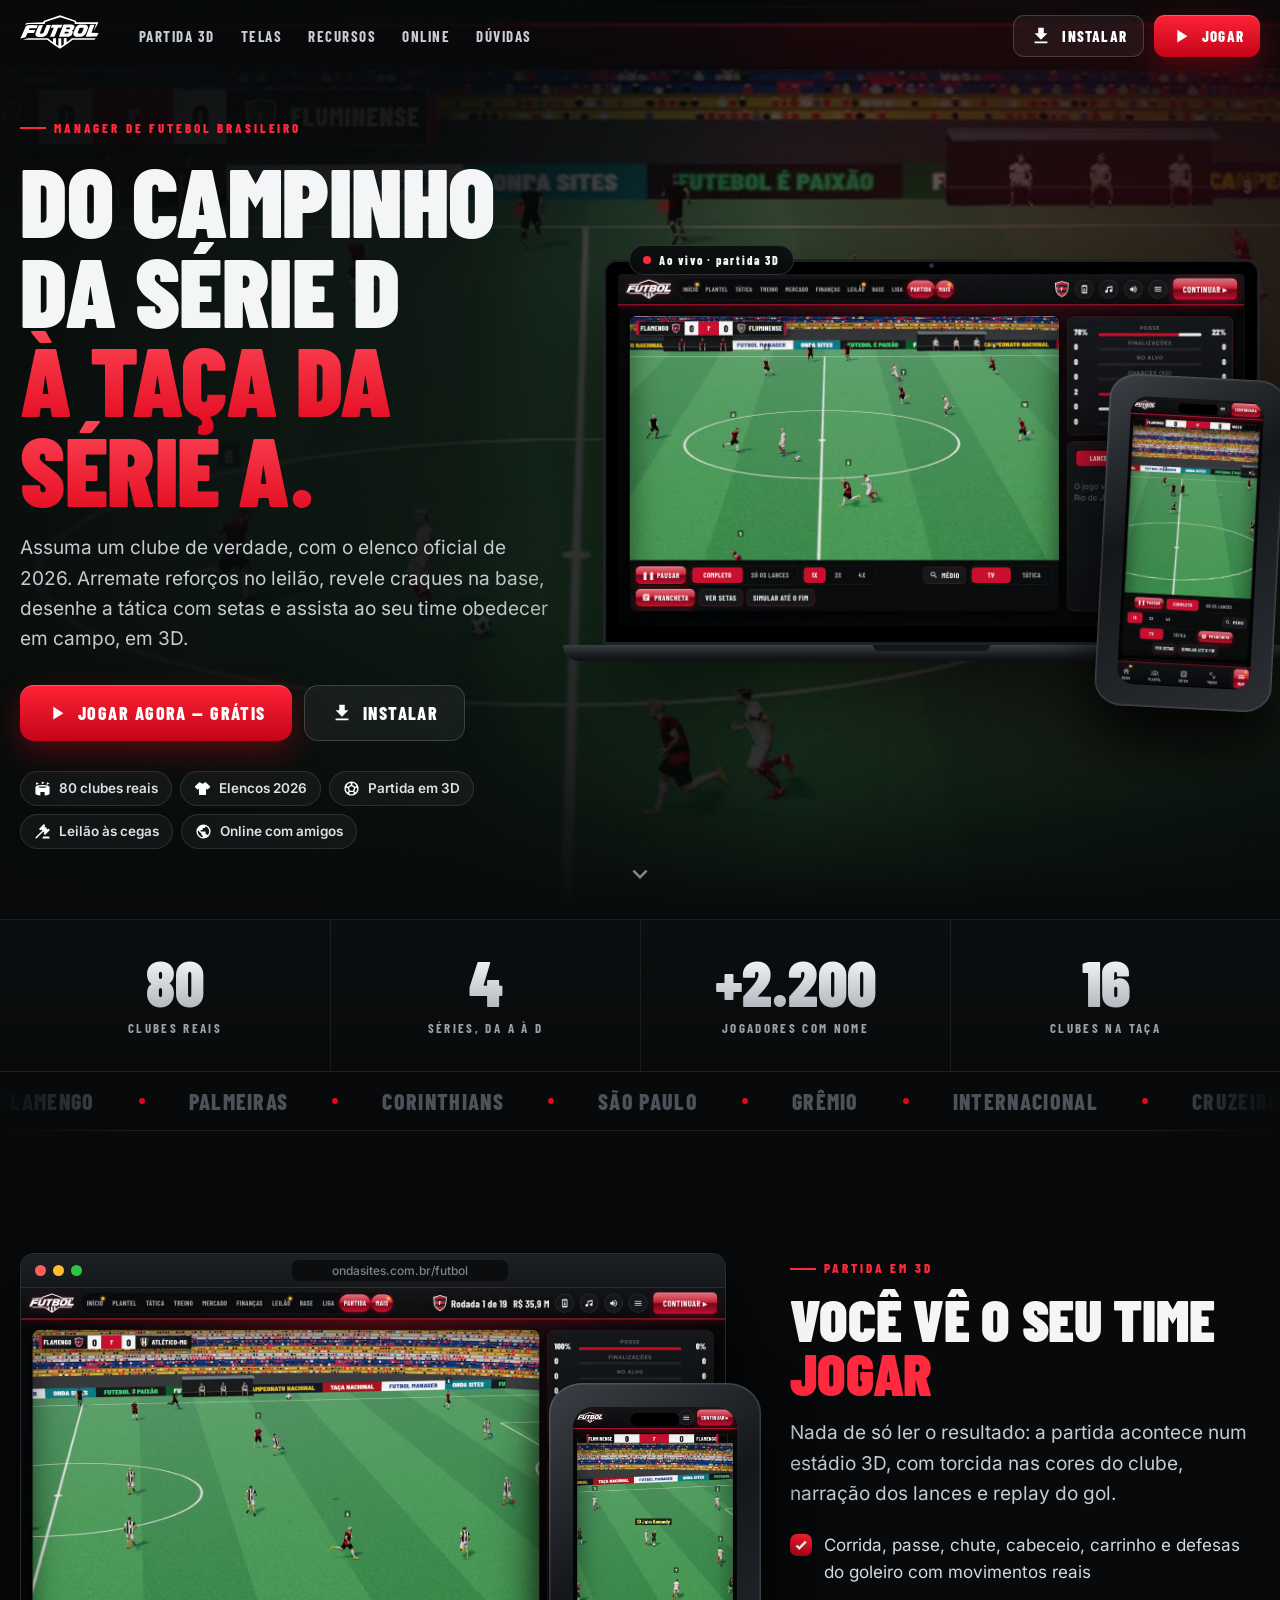
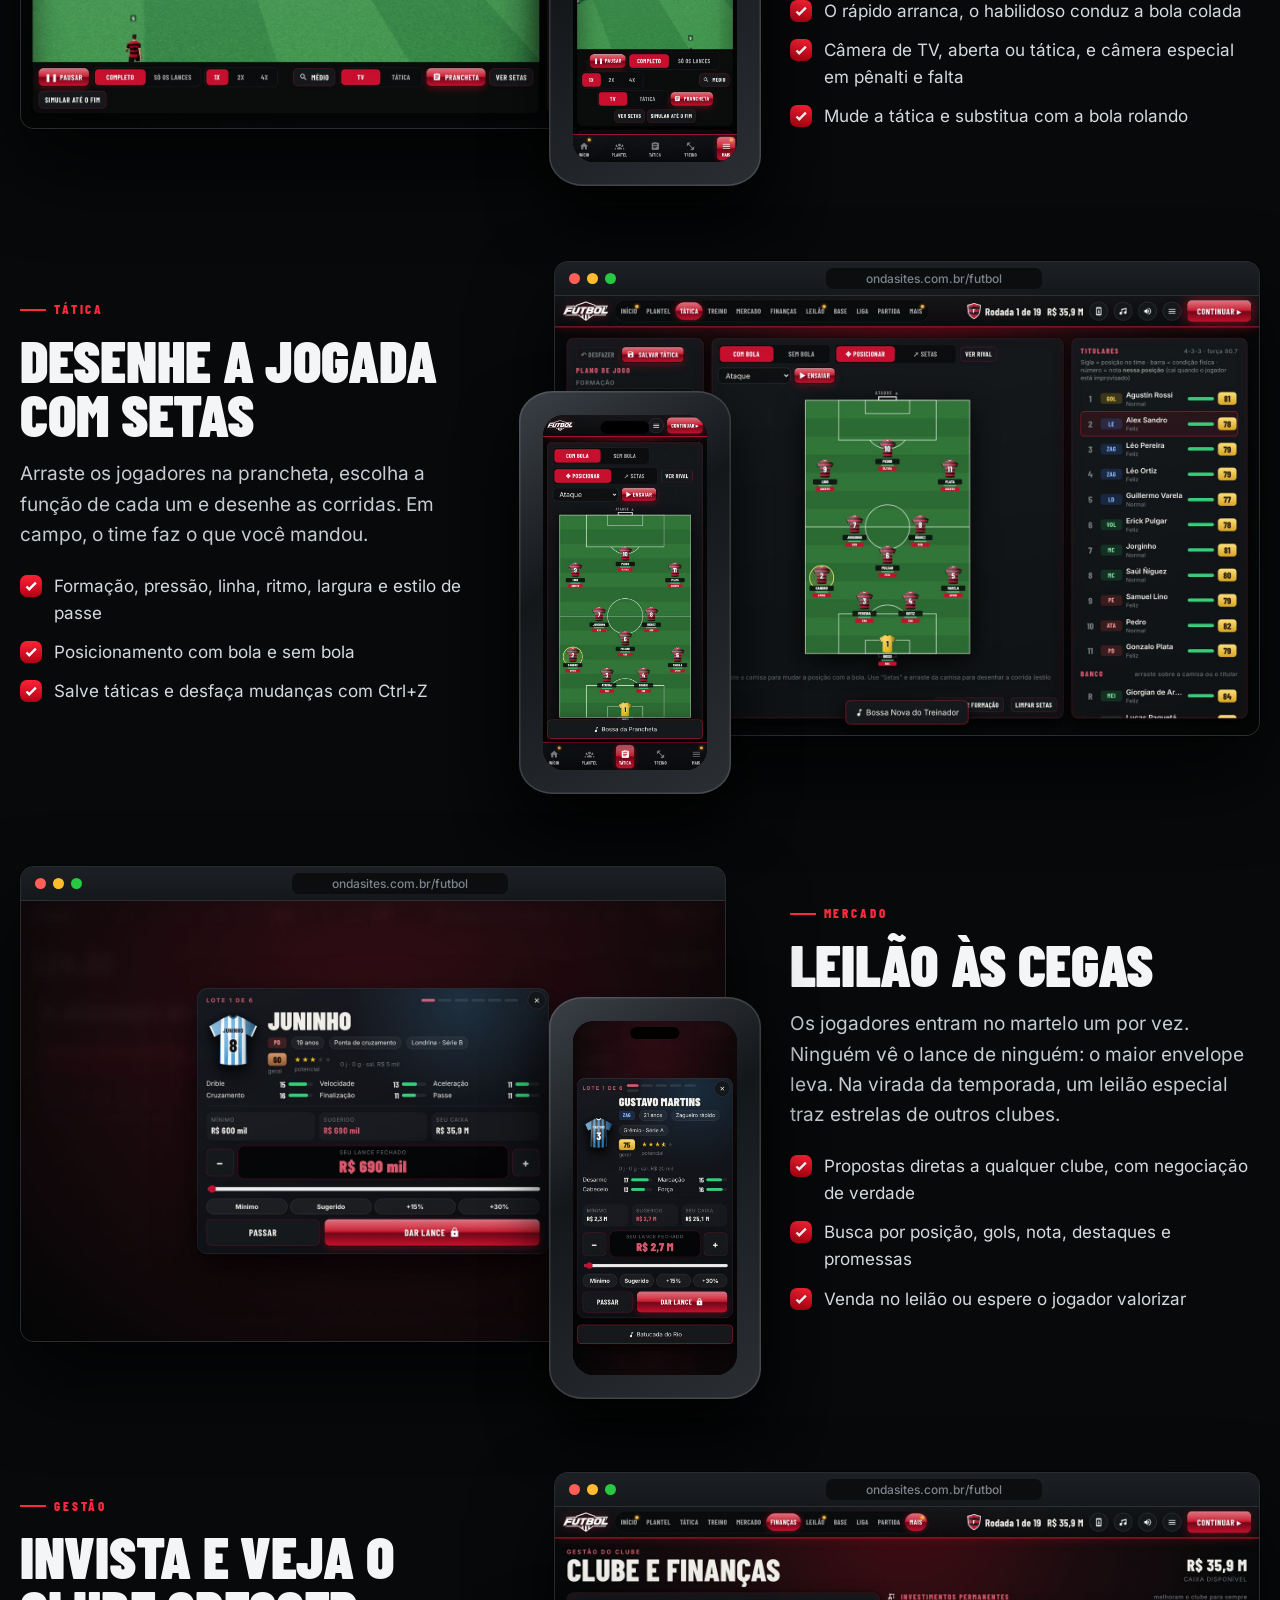
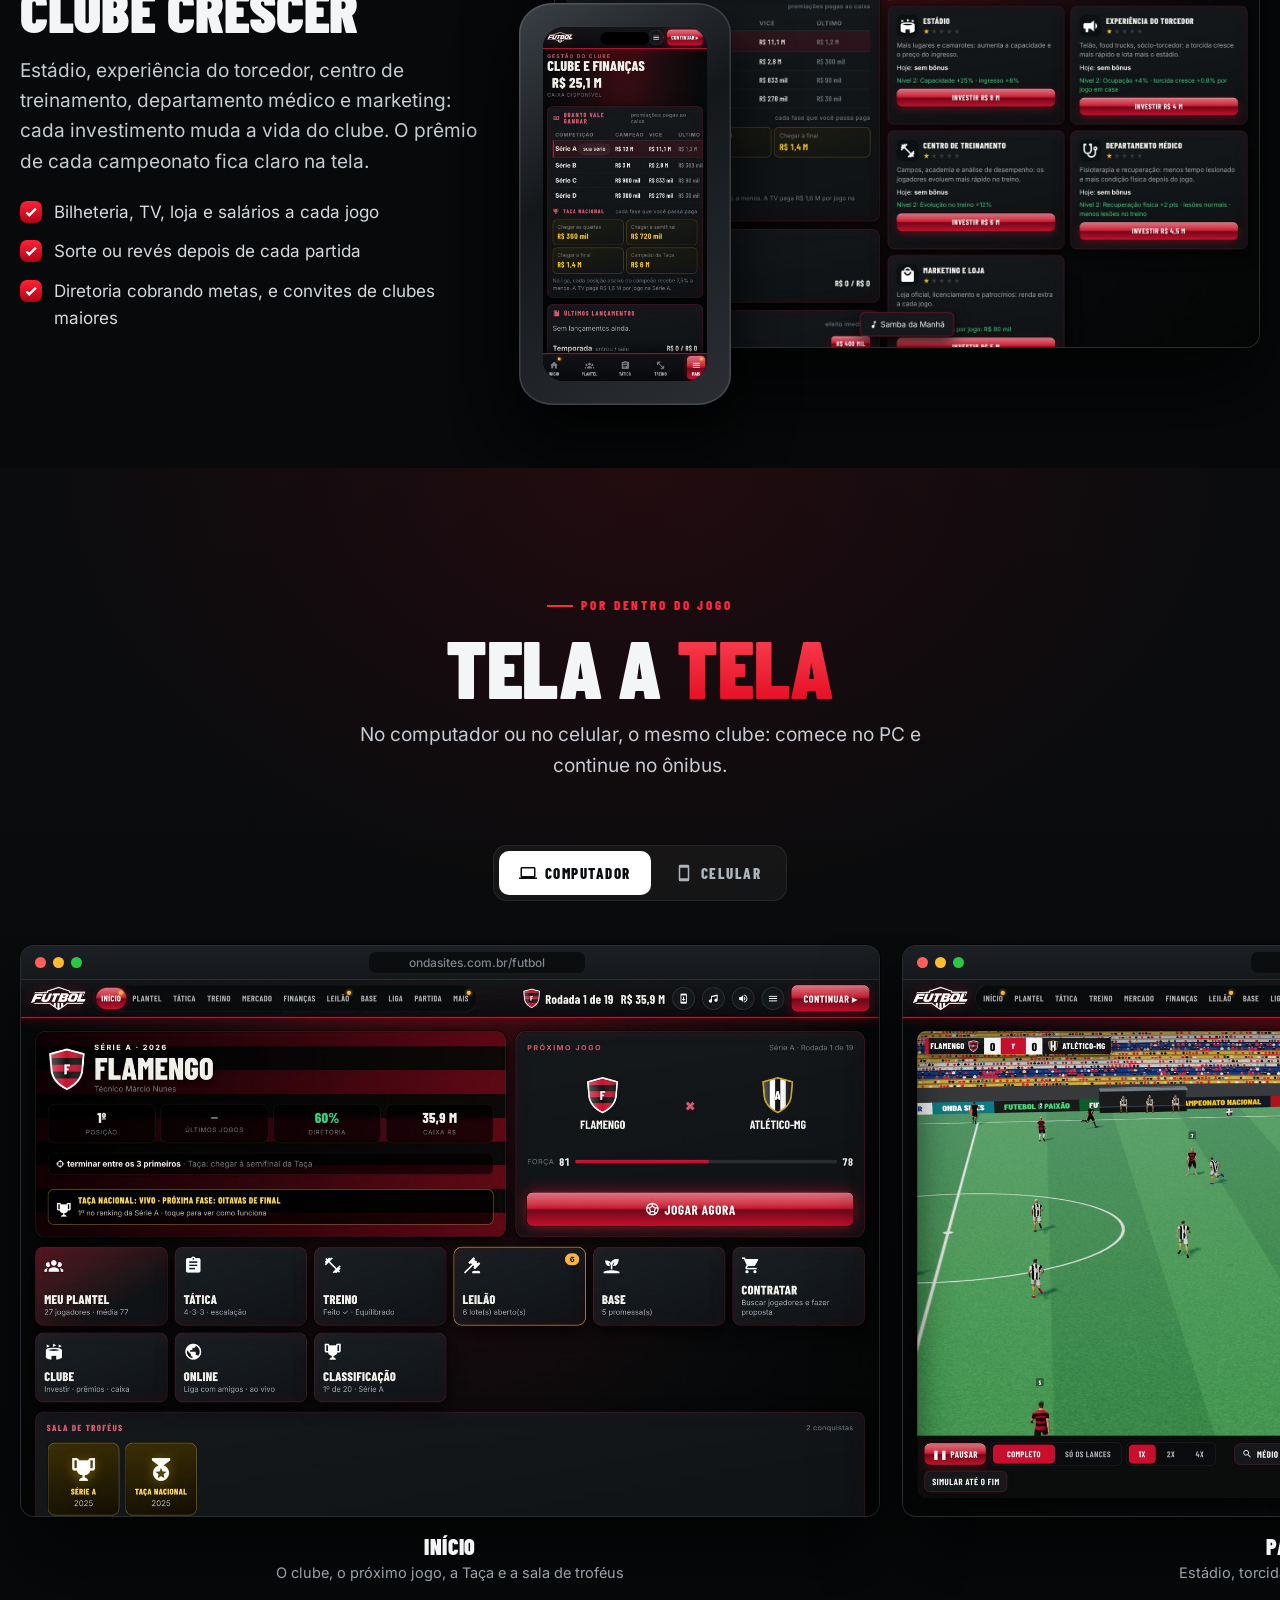
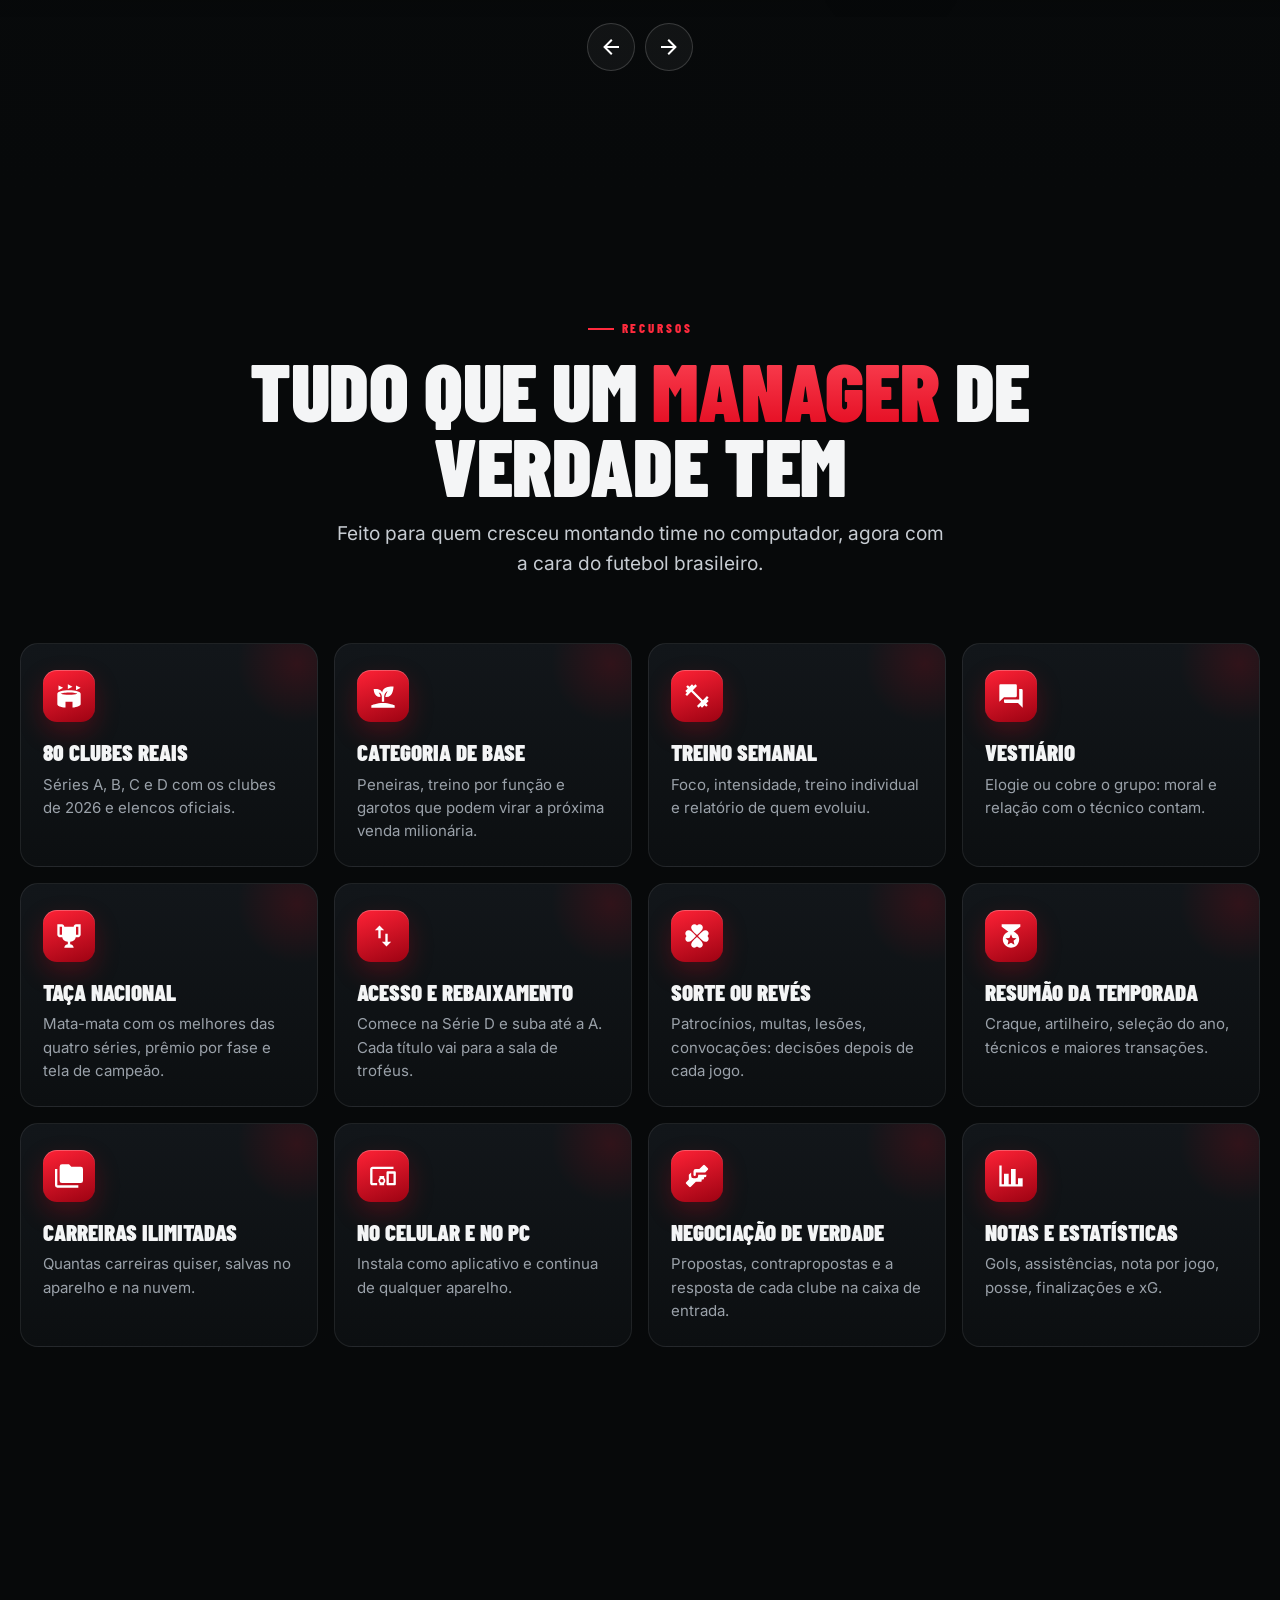
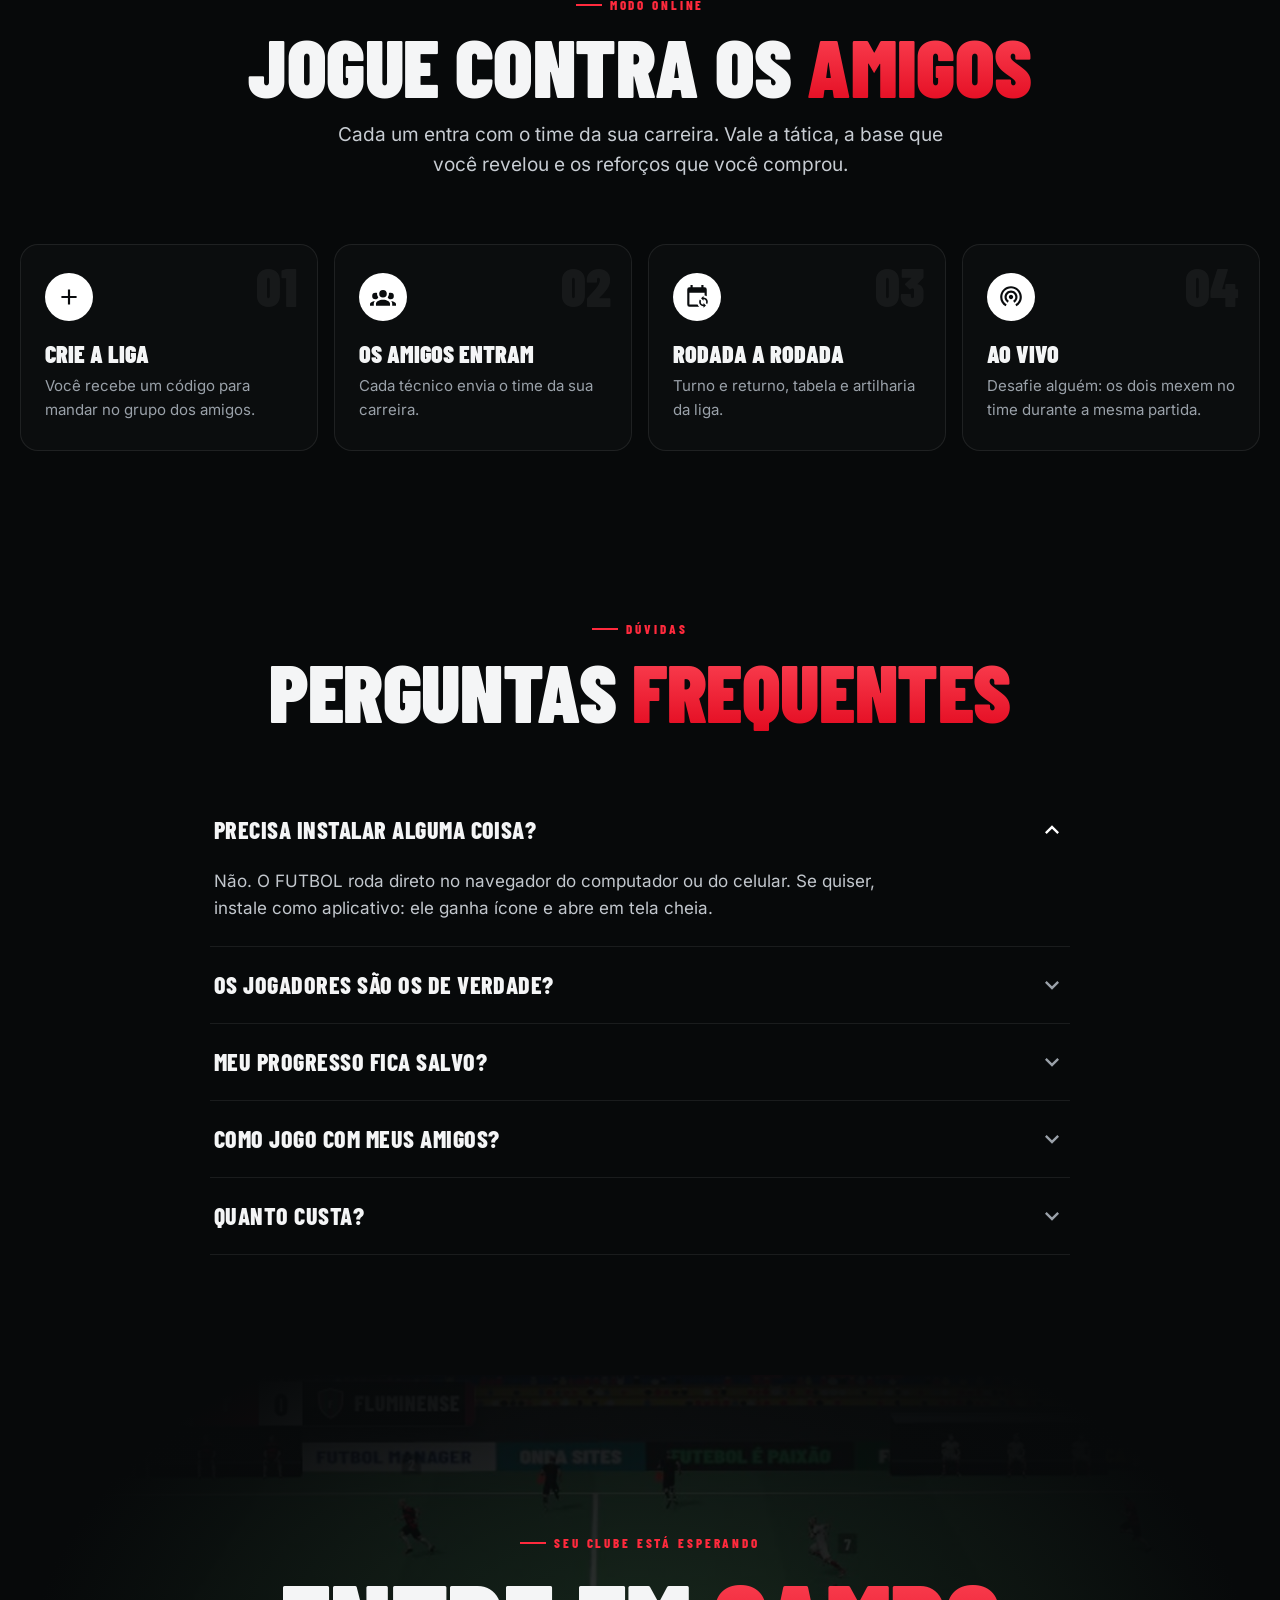
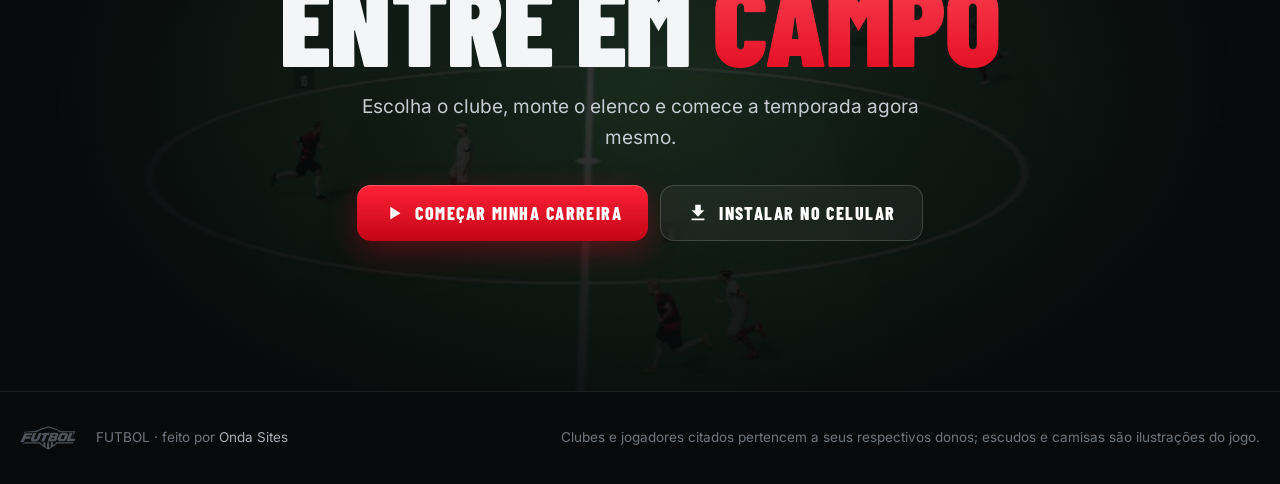
==== conheca/index.html @ 5405f87a "FUTBOL: versão inicial (jogo, 3D, API, hotsite) com publicação automática Co-Authored-By: Claude Opu" ====
<!doctype html>
<html lang="pt-BR">
<head>
<meta charset="utf-8">
<meta name="viewport" content="width=device-width,initial-scale=1,viewport-fit=cover">
<title>FUTBOL — manager de futebol brasileiro com partida em 3D</title>
<meta name="description" content="Assuma um clube real do futebol brasileiro, com elencos de 2026: leilão às cegas, tática com setas, categoria de base, gestão do clube, Taça Nacional e partidas em 3D. Jogue com os amigos online.">
<meta property="og:title" content="FUTBOL — futebol é gestão">
<meta property="og:description" content="Manager de futebol brasileiro com partida em 3D, leilão, base, tática e modo online.">
<meta property="og:image" content="img/og.jpg">
<meta name="theme-color" content="#07090a">
<link rel="icon" href="../icon-192.png">
<link rel="stylesheet" href="fonts.css">
<link rel="preload" href="fonts/bc-900.woff2" as="font" type="font/woff2" crossorigin>
<style>
:root{--bg:#07090a;--bg2:#0d1013;--ink:#f4f5f6;--mute:#9aa1a9;--line:#ffffff14;--red:#e1061c;--red2:#ff2a3d;--gold:#f5c542;--grn:#1f9d4c;--hd:'Barlow Condensed',system-ui,sans-serif;--tx:Inter,system-ui,sans-serif}
*{box-sizing:border-box;margin:0}
html{scroll-behavior:smooth;-webkit-text-size-adjust:100%}
body{background:var(--bg);color:var(--ink);font:400 17px/1.6 var(--tx);overflow-x:hidden;-webkit-font-smoothing:antialiased}
img,video{display:block;max-width:100%}
a{color:inherit;text-decoration:none}
.ic{width:1.2em;height:1.2em;fill:currentColor;flex:none}
.wrap{width:min(1240px,100% - 40px);margin-inline:auto}
.eyebrow{display:inline-flex;align-items:center;gap:8px;font:800 13px/1 var(--hd);letter-spacing:.22em;text-transform:uppercase;color:var(--red2)}
.eyebrow::before{content:'';width:26px;height:2px;background:currentColor}
h1,h2,h3{font-family:var(--hd);font-weight:900;line-height:.92;letter-spacing:-.005em;text-transform:uppercase}
h2{font-size:clamp(44px,6.4vw,88px)}
h2 em,h1 em{font-style:normal;color:transparent;background:linear-gradient(180deg,#ff4a5a,var(--red));-webkit-background-clip:text;background-clip:text}
.lead{color:#c7ccd2;font-size:clamp(17px,1.5vw,19px);max-width:620px}
.btn{display:inline-flex;align-items:center;justify-content:center;gap:10px;height:56px;padding:0 26px;border-radius:14px;font:800 18px/1 var(--hd);letter-spacing:.08em;text-transform:uppercase;cursor:pointer;border:0;color:#fff;transition:transform .2s,box-shadow .2s,background .2s;white-space:nowrap}
.btn .ic{width:22px;height:22px}
.btn.pri{background:linear-gradient(180deg,#ff2236,#c40417);box-shadow:0 10px 30px #e1061c55,inset 0 1px 0 #ffffff40}
.btn.pri:hover{transform:translateY(-2px);box-shadow:0 16px 40px #e1061c77,inset 0 1px 0 #ffffff40}
.btn.gh{background:#ffffff0d;border:1px solid #ffffff2a;backdrop-filter:blur(10px)}
.btn.gh:hover{background:#ffffff1a}
.btn.sm{height:42px;padding:0 16px;font-size:15px;border-radius:11px}

/* nav */
.nav{position:fixed;inset:0 0 auto;z-index:50;transition:background .3s,border-color .3s,backdrop-filter .3s;border-bottom:1px solid transparent;padding-top:env(safe-area-inset-top)}
.nav.solid{background:#07090ad9;backdrop-filter:blur(16px) saturate(1.4);border-color:var(--line)}
.nav .wrap{display:flex;align-items:center;gap:28px;height:72px}
.nav .lg{height:34px;width:auto;color:#fff}
.nav .links{display:flex;gap:26px;margin-left:12px}
.nav .links a{font:700 15px var(--hd);letter-spacing:.1em;text-transform:uppercase;color:#c9ced4;transition:color .2s}
.nav .links a:hover{color:#fff}
.nav .sp{flex:1}
.nav .act{display:flex;gap:10px}

/* hero */
.hero{position:relative;min-height:100svh;display:flex;align-items:center;padding:110px 0 70px;overflow:hidden;isolation:isolate}
.hero-bg{position:absolute;inset:0;z-index:-2}
.hero-bg video,.hero-bg img{width:100%;height:100%;object-fit:cover;filter:saturate(1.1) contrast(1.05)}
.hero::before{content:'';position:absolute;inset:0;z-index:-1;background:linear-gradient(90deg,#07090af7 0%,#07090ae0 36%,#07090a80 62%,#07090ad0 100%),linear-gradient(180deg,#07090a99,transparent 30%,transparent 65%,var(--bg) 100%)}
.hero::after{content:'';position:absolute;inset:0;z-index:-1;background:radial-gradient(60% 70% at 85% 40%,#e1061c2e,transparent 70%);pointer-events:none}
.hero .wrap{display:grid;grid-template-columns:minmax(0,.95fr) minmax(0,1.15fr);gap:40px;align-items:center}
.hero h1{font-size:clamp(54px,7.6vw,112px);margin:18px 0 20px}
.hero h1 span{display:block}
.hero .lead{margin-bottom:30px}
.cta{display:flex;gap:12px;flex-wrap:wrap}
.chips{display:flex;flex-wrap:wrap;gap:8px;margin-top:30px}
.chip{display:inline-flex;align-items:center;gap:8px;padding:8px 13px;border-radius:99px;background:#ffffff0b;border:1px solid #ffffff1c;font:600 13.5px var(--tx);color:#dde1e5}
.chip .ic{width:17px;height:17px;color:#fff}
.devices{position:relative;padding-bottom:6%}
.laptop{position:relative;width:100%;filter:drop-shadow(0 40px 60px #000c)}
.laptop .scr{position:relative;border-radius:14px 14px 0 0;background:#000;padding:2.2% 2.2% 2.6%;border:1px solid #ffffff24;box-shadow:inset 0 0 0 2px #1c1f23}
.laptop .scr::before{content:'';position:absolute;top:.9%;left:50%;width:5px;height:5px;margin-left:-2px;border-radius:50%;background:#2a2e33}
.laptop .scr video,.laptop .scr img{width:100%;aspect-ratio:16/9;object-fit:cover;object-position:top;border-radius:4px;background:#0b0d0f}
.laptop .base{height:16px;margin:0 -6%;border-radius:0 0 18px 18px;background:linear-gradient(180deg,#3a3f45,#1b1e21 60%,#0d0f11);position:relative}
.laptop .base::before{content:'';position:absolute;left:42%;right:42%;top:0;height:6px;border-radius:0 0 8px 8px;background:#14171a}
.phone{position:relative;width:100%;border-radius:16%/7.4%;padding:3.4%;background:linear-gradient(145deg,#3b4046,#14171a 40%,#2b2f34);box-shadow:0 30px 60px #000d,inset 0 0 0 1.5px #ffffff22}
.phone .scr{position:relative;width:100%;aspect-ratio:390/844;border-radius:13%/6%;overflow:hidden;background:#000}
.phone .scr::after{content:'';position:absolute;top:1.6%;left:50%;width:30%;height:3.6%;transform:translateX(-50%);border-radius:99px;background:#000;z-index:2}
.phone video,.phone img{width:100%;height:100%;object-fit:cover;object-position:top}
.devices .phone{position:absolute;width:27%;right:-3%;bottom:-2%;transform:rotate(3deg)}
.live{position:absolute;left:4%;top:-14px;z-index:3;display:inline-flex;align-items:center;gap:8px;padding:7px 13px;border-radius:99px;background:#0b0d0fe6;border:1px solid #ffffff24;font:800 12px var(--hd);letter-spacing:.16em;backdrop-filter:blur(8px)}
.live i{width:8px;height:8px;border-radius:50%;background:var(--red2);box-shadow:0 0 0 0 #ff2a3d;animation:pulse 1.6s infinite}
@keyframes pulse{0%{box-shadow:0 0 0 0 #ff2a3d99}70%{box-shadow:0 0 0 10px #ff2a3d00}100%{box-shadow:0 0 0 0 #ff2a3d00}}
.scrollhint{position:absolute;left:50%;bottom:22px;transform:translateX(-50%);color:#ffffff80;animation:bob 2s infinite}
.scrollhint .ic{width:30px;height:30px}
@keyframes bob{50%{transform:translate(-50%,8px)}}

/* números + faixa de clubes */
.nums{border-block:1px solid var(--line);background:linear-gradient(180deg,#0b0e10,#080a0b)}
.nums .wrap{display:grid;grid-template-columns:repeat(4,1fr)}
.nums div div{padding:30px 10px;text-align:center;border-left:1px solid var(--line)}
.nums .wrap>div:first-child{border-left:0}
.nums .wrap>div{padding:30px 10px;text-align:center;border-left:1px solid var(--line)}
.nums b{display:block;font:900 clamp(44px,5vw,68px)/1 var(--hd);background:linear-gradient(180deg,#fff,#aab1b8);-webkit-background-clip:text;background-clip:text;color:transparent}
.nums span{font:700 13px var(--hd);letter-spacing:.18em;text-transform:uppercase;color:var(--mute)}
.ticker{overflow:hidden;padding:16px 0;border-bottom:1px solid var(--line);mask:linear-gradient(90deg,transparent,#000 10%,#000 90%,transparent)}
.ticker .t{display:flex;gap:44px;width:max-content;animation:tick 70s linear infinite}
.ticker span{font:800 22px var(--hd);letter-spacing:.06em;text-transform:uppercase;color:#4b525a;white-space:nowrap;display:flex;align-items:center;gap:44px}
.ticker span::after{content:'';width:6px;height:6px;border-radius:50%;background:var(--red)}
@keyframes tick{to{transform:translateX(-50%)}}

/* seções */
section{position:relative}
.sec{padding:120px 0}
.sec-h{text-align:center;max-width:860px;margin:0 auto 64px}
.sec-h h2{margin:14px 0 16px}
.sec-h .lead{margin-inline:auto}

/* blocos de recursos */
.feat{display:grid;grid-template-columns:minmax(0,1.2fr) minmax(0,.8fr);gap:64px;align-items:center;margin-bottom:130px}
.feat:last-child{margin-bottom:0}
.feat.rev{grid-template-columns:minmax(0,.8fr) minmax(0,1.2fr)}
.feat.rev .media{order:2}
.feat h3{font-size:clamp(40px,4.6vw,64px);margin:14px 0 18px}
.feat ul{list-style:none;padding:0;margin-top:22px;display:grid;gap:12px}
.feat li{display:flex;gap:12px;align-items:flex-start;color:#d6dade}
.feat li .ic{width:22px;height:22px;margin-top:2px;padding:4px;box-sizing:content-box;border-radius:7px;background:linear-gradient(180deg,#ff2236,#b10314);color:#fff;width:14px;height:14px}
.media{position:relative}
.bframe{border-radius:14px;overflow:hidden;background:#0d0f12;border:1px solid #ffffff1f;box-shadow:0 40px 80px #000b,0 0 0 1px #00000080}
.bframe .bar{display:flex;align-items:center;gap:7px;height:34px;padding:0 14px;background:linear-gradient(180deg,#1c2024,#15181b);border-bottom:1px solid #ffffff12}
.bframe .bar i{width:11px;height:11px;border-radius:50%;background:#3a3f45}
.bframe .bar i:nth-child(1){background:#ff5f57}.bframe .bar i:nth-child(2){background:#febc2e}.bframe .bar i:nth-child(3){background:#28c840}
.bframe .bar span{margin:0 auto;font:500 12px var(--tx);color:#7d848c;background:#0b0d0f;padding:3px 40px;border-radius:7px}
.bframe img,.bframe video{width:100%;aspect-ratio:16/10;object-fit:cover;object-position:top}
.media .phone{position:absolute;width:30%;right:-5%;bottom:-12%}
.feat.rev .media .phone{right:auto;left:-5%}
.glow{position:absolute;inset:10% 5%;z-index:-1;background:radial-gradient(closest-side,#e1061c44,transparent);filter:blur(40px)}

/* galeria */
.gal{background:radial-gradient(70% 50% at 50% 0%,#e1061c1c,transparent 70%),linear-gradient(180deg,#0a0c0e,var(--bg))}
.tabs{display:inline-flex;gap:4px;padding:5px;border-radius:14px;background:#ffffff0b;border:1px solid var(--line);margin:0 auto 34px}
.tabs button{display:inline-flex;align-items:center;gap:8px;height:44px;padding:0 20px;border-radius:10px;border:0;background:none;color:#aeb4bb;font:800 15px var(--hd);letter-spacing:.1em;text-transform:uppercase;cursor:pointer}
.tabs button.on{background:#fff;color:#0a0c0e}
.tabs-c{text-align:center}
.rail{display:flex;gap:22px;overflow-x:auto;scroll-snap-type:x mandatory;padding:10px max(20px,calc((100vw - 1240px)/2)) 30px;scrollbar-width:none}
.rail::-webkit-scrollbar{display:none}
.rail figure{flex:none;scroll-snap-align:center;margin:0}
.rail.d figure{width:min(860px,84vw)}
.rail.m figure{width:min(290px,64vw)}
.rail figcaption{margin-top:16px;text-align:center}
.rail figcaption b{display:block;font:900 22px var(--hd);text-transform:uppercase;letter-spacing:.03em}
.rail figcaption span{color:var(--mute);font-size:14.5px}
.rail[hidden]{display:none}
.rail-nav{display:flex;justify-content:center;gap:10px;margin-top:6px}
.rail-nav button{width:48px;height:48px;border-radius:50%;border:1px solid #ffffff2a;background:#ffffff0b;color:#fff;cursor:pointer;display:grid;place-items:center}
.rail-nav button:hover{background:#ffffff1c}
.rail-nav .ic{width:24px;height:24px}

/* grade de recursos */
.grid{display:grid;grid-template-columns:repeat(4,1fr);gap:16px}
.card{position:relative;padding:26px 22px 24px;border-radius:18px;background:linear-gradient(180deg,#12161a,#0c0f11);border:1px solid var(--line);overflow:hidden;transition:transform .3s,border-color .3s}
.card:hover{transform:translateY(-4px);border-color:#e1061c66}
.card::after{content:'';position:absolute;right:-40px;top:-40px;width:120px;height:120px;border-radius:50%;background:radial-gradient(closest-side,#e1061c26,transparent)}
.card .ib{width:52px;height:52px;border-radius:14px;display:grid;place-items:center;background:linear-gradient(160deg,#ff2236,#9c0212);box-shadow:0 10px 24px #e1061c40,inset 0 1px 0 #ffffff40;margin-bottom:18px}
.card .ib .ic{width:28px;height:28px;color:#fff}
.card b{display:block;font:900 23px/1.05 var(--hd);text-transform:uppercase;margin-bottom:8px}
.card p{color:var(--mute);font-size:15px;line-height:1.55}

/* online */
.online{overflow:hidden}
.steps{display:grid;grid-template-columns:repeat(4,1fr);gap:16px;counter-reset:s}
.step{position:relative;padding:28px 24px;border-radius:18px;border:1px solid var(--line);background:#ffffff05}
.step .ib{width:48px;height:48px;border-radius:50%;display:grid;place-items:center;background:#fff;color:#0a0c0e;margin-bottom:18px}
.step .ib .ic{width:26px;height:26px;fill:#0a0c0e}
.step::before{counter-increment:s;content:'0' counter(s);position:absolute;right:20px;top:14px;font:900 54px/1 var(--hd);color:#ffffff0d}
.step b{display:block;font:900 24px var(--hd);text-transform:uppercase;margin-bottom:6px}
.step p{color:var(--mute);font-size:15px}

/* faq */
.faq{max-width:860px;margin:0 auto}
.faq details{border-bottom:1px solid var(--line)}
.faq summary{list-style:none;cursor:pointer;display:flex;align-items:center;gap:16px;padding:24px 4px;font:800 24px/1.15 var(--hd);text-transform:uppercase;letter-spacing:.02em}
.faq summary::-webkit-details-marker{display:none}
.faq summary .ic{margin-left:auto;width:28px;height:28px;transition:transform .3s;color:var(--mute)}
.faq details[open] summary .ic{transform:rotate(180deg);color:#fff}
.faq p{padding:0 4px 24px;color:#c2c7cd;max-width:720px}

/* final */
.final{position:relative;padding:150px 0;text-align:center;overflow:hidden;isolation:isolate}
.final .bgimg{position:absolute;inset:0;z-index:-2;width:100%;height:100%;object-fit:cover;opacity:.55;transform:scale(1.05)}
.final::before{content:'';position:absolute;inset:0;z-index:-1;background:radial-gradient(60% 80% at 50% 50%,#07090a99,#07090a 80%)}
.final h2{font-size:clamp(56px,9vw,130px);margin:16px 0 18px}
.final .cta{justify-content:center}
footer{border-top:1px solid var(--line);padding:34px 0 calc(34px + env(safe-area-inset-bottom));color:#6f767e;font-size:13.5px}
footer .wrap{display:flex;align-items:center;gap:20px;flex-wrap:wrap}
footer .lg{height:24px;color:#4c535a}
footer a{color:#aab0b7}

/* modal instalar */
.mdl{position:fixed;inset:0;z-index:80;display:grid;place-items:center;padding:20px;background:#000b;backdrop-filter:blur(8px);opacity:0;pointer-events:none;transition:opacity .25s}
.mdl.on{opacity:1;pointer-events:auto}
.mdl .box{position:relative;width:min(860px,100%);max-height:calc(100svh - 40px);overflow:auto;border-radius:22px;background:linear-gradient(180deg,#14181c,#0c0f11);border:1px solid #ffffff1f;padding:34px;transform:translateY(16px) scale(.98);transition:transform .3s}
.mdl.on .box{transform:none}
.mdl h3{font-size:42px;margin-bottom:22px}
.mdl .x{position:absolute;right:16px;top:16px;width:44px;height:44px;border-radius:50%;border:1px solid #ffffff22;background:#ffffff0a;color:#fff;cursor:pointer;display:grid;place-items:center}
.mdl .cols{display:grid;grid-template-columns:1fr 1fr;gap:18px}
.mdl .col{padding:24px;border-radius:16px;background:#ffffff06;border:1px solid var(--line)}
.mdl .col h4{display:flex;align-items:center;gap:10px;font:900 24px var(--hd);text-transform:uppercase;margin-bottom:10px}
.mdl .col h4 .ic{width:26px;height:26px}
.mdl .col p,.mdl .col li{color:#c2c7cd;font-size:15px}
.mdl ol{padding-left:20px;margin:10px 0 18px;display:grid;gap:6px}
.qr{width:180px;height:180px;padding:12px;margin:12px auto 14px;border-radius:14px;background:#fff}
.qr svg,.qr img{width:100%;height:100%}

/* revelar */
.rv{opacity:0;transform:translateY(30px);transition:opacity .8s cubic-bezier(.2,.7,.2,1),transform .8s cubic-bezier(.2,.7,.2,1)}
.rv.in{opacity:1;transform:none}
.d1{transition-delay:.08s}.d2{transition-delay:.16s}.d3{transition-delay:.24s}

@media (max-width:1000px){
 .nav .links{display:none}
 .hero{min-height:auto;padding:100px 0 60px}
 .hero .wrap{grid-template-columns:1fr;gap:46px}
 .hero::before{background:linear-gradient(180deg,#07090aee,#07090ab8 40%,#07090acc 70%,var(--bg))}
 .devices{width:min(640px,100%);margin:0 auto;padding-bottom:10%}
 .devices .phone{width:29%;right:-1%}
 .feat,.feat.rev{grid-template-columns:1fr;gap:40px;margin-bottom:100px}
 .feat.rev .media{order:0}
 .media{margin-right:6%}
 .feat.rev .media{margin:0 0 0 6%}
 .media .phone{width:32%;right:-6%;bottom:-10%}
 .grid{grid-template-columns:repeat(2,1fr)}
 .steps{grid-template-columns:repeat(2,1fr)}
 .nums .wrap{grid-template-columns:repeat(2,1fr)}
 .nums .wrap>div:nth-child(3){border-left:0}
 .nums .wrap>div:nth-child(n+3){border-top:1px solid var(--line)}
 .sec{padding:90px 0}
 .mdl .cols{grid-template-columns:1fr}
}
@media (max-width:560px){
 body{font-size:16px}
 .wrap{width:calc(100% - 32px)}
 .nav .wrap{height:62px;gap:12px}.nav .lg{height:28px}
 .nav .act .gh{display:none}
 .hero h1{font-size:clamp(46px,14vw,64px)}
 .cta .btn{flex:1 1 100%}
 .chips{gap:6px}.chip{font-size:12.5px;padding:7px 11px}
 .grid,.steps{grid-template-columns:1fr}
 .card{display:grid;grid-template-columns:auto 1fr;column-gap:16px;padding:20px}
 .card .ib{grid-row:1/3;margin:0}
 .bframe .bar{height:24px}.bframe .bar i{width:8px;height:8px}.bframe .bar span{display:none}
 .faq summary{font-size:20px}
 .mdl .box{padding:24px 18px}
 .final{padding:110px 0}
}
@media (prefers-reduced-motion:reduce){*{animation:none!important;transition:none!important}.rv{opacity:1;transform:none}}
</style>
</head>
<body>
<nav class="nav" id="nav"><div class="wrap">
 <a href="#topo" aria-label="FUTBOL"><svg xmlns="http://www.w3.org/2000/svg" viewBox="0 0 1092 471" class="lg" aria-label="FUTBOL"><path fill="currentColor" fill-rule="evenodd" d="M555 4L772 78 783 101 1087 101 1023 225 1052 129 1051 124 759 124 756 97 753 95 558 30 446 66 350 96 344 119 338 124 117 124 91 132 74 147 87 112 319 100 332 78ZM609 133L719 133 740 140 748 146 754 158 754 170 744 195 735 205 719 214 728 222 733 235 719 275 706 288 685 299 671 302 539 302 600 140ZM830 133L912 135 932 146 942 167 940 184 927 221 905 268 876 292 850 300 771 300 752 291 739 267 739 254 745 233 775 165 802 142ZM564 134L588 134 573 169 566 175 528 176 479 297 473 302 418 302 418 296 467 179 466 176 426 175 443 140 450 136ZM998 134L1028 134 1032 138 989 247 1088 248 1066 294 1057 299 914 300 912 297 973 136ZM375 137L429 138 377 265 350 291 326 301 309 304 253 304 230 297 217 283 213 262 231 212 262 141 319 139 276 248 278 254 286 259 317 256 328 243 365 148 369 140ZM166 140L246 141 235 171 227 182 133 183 128 190 123 207 212 207 198 243 190 249 104 249 78 307 5 324 79 161 89 151 105 143ZM649 173L691 174 695 178 693 187 682 196 638 197 644 177ZM841 175L872 175 881 181 881 189 859 244 850 253 839 257 806 256 799 244 822 186 829 179ZM624 232L671 232 676 238 671 251 660 258 614 258ZM632 320L646 321 646 379 684 353 719 321 1049 321 1033 342 1025 344 731 344 666 393 554 467 462 407 377 344 42 344 109 321 388 321 457 376 459 321 498 321 499 404 531 428 532 322 571 321 573 430 606 406 606 321Z"/></svg></a>
 <div class="links"><a href="#partida">Partida 3D</a><a href="#telas">Telas</a><a href="#recursos">Recursos</a><a href="#online">Online</a><a href="#duvidas">Dúvidas</a></div>
 <div class="sp"></div>
 <div class="act"><button class="btn gh sm" data-inst><svg class="ic" viewBox="0 0 24 24" aria-hidden="true"><path d="M5,20H19V18H5M19,9H15V3H9V9H5L12,16L19,9Z"/></svg>Instalar</button><a class="btn pri sm" href="../"><svg class="ic" viewBox="0 0 24 24" aria-hidden="true"><path d="M8,5.14V19.14L19,12.14L8,5.14Z"/></svg>Jogar</a></div>
</div></nav>

<header class="hero" id="topo">
 <div class="hero-bg"><video autoplay muted loop playsinline preload="metadata" poster="img/v-bg.jpg"><source src="img/v-bg.mp4" type="video/mp4"></video></div>
 <div class="wrap">
  <div>
   <span class="eyebrow rv">Manager de futebol brasileiro</span>
   <h1 class="rv d1"><span>Do campinho</span><span>da Série D</span><span><em>à taça da</em></span><span><em>Série A.</em></span></h1>
   <p class="lead rv d2">Assuma um clube de verdade, com o elenco oficial de 2026. Arremate reforços no leilão, revele craques na base, desenhe a tática com setas e assista ao seu time obedecer em campo, em 3D.</p>
   <div class="cta rv d3"><a class="btn pri" href="../"><svg class="ic" viewBox="0 0 24 24" aria-hidden="true"><path d="M8,5.14V19.14L19,12.14L8,5.14Z"/></svg>Jogar agora — grátis</a><button class="btn gh" data-inst><svg class="ic" viewBox="0 0 24 24" aria-hidden="true"><path d="M5,20H19V18H5M19,9H15V3H9V9H5L12,16L19,9Z"/></svg>Instalar</button></div>
   <div class="chips rv d3"><span class="chip"><svg class="ic" viewBox="0 0 24 24" aria-hidden="true"><path d="M7 5L3 7V3L7 5M18 3V7L22 5L18 3M11 2V6L15 4L11 2M5 10C6.4 10.5 8.8 11 12 11S17.6 10.5 19 10C19 9.8 16.2 9 12 9S5 9.9 5 10M15 17H9V21.9C4.9 21.5 2 20.4 2 19V10C2 8.3 6.5 7 12 7S22 8.3 22 10V19C22 20.3 19.1 21.5 15 21.9V17Z"/></svg>80 clubes reais</span><span class="chip"><svg class="ic" viewBox="0 0 24 24" aria-hidden="true"><path d="M16,21H8A1,1 0 0,1 7,20V12.07L5.7,13.07C5.31,13.46 4.68,13.46 4.29,13.07L1.46,10.29C1.07,9.9 1.07,9.27 1.46,8.88L7.34,3H9C9,4.1 10.34,5 12,5C13.66,5 15,4.1 15,3H16.66L22.54,8.88C22.93,9.27 22.93,9.9 22.54,10.29L19.71,13.12C19.32,13.5 18.69,13.5 18.3,13.12L17,12.12V20A1,1 0 0,1 16,21"/></svg>Elencos 2026</span><span class="chip"><svg class="ic" viewBox="0 0 24 24" aria-hidden="true"><path d="M16.93 17.12L16.13 15.76L17.59 11.39L19 10.92L20 11.67C20 11.7 20 11.75 20 11.81C20 11.88 20.03 11.94 20.03 12C20.03 13.97 19.37 15.71 18.06 17.21L16.93 17.12M9.75 15L8.38 10.97L12 8.43L15.62 10.97L14.25 15H9.75M12 20.03C11.12 20.03 10.29 19.89 9.5 19.61L8.81 18.1L9.47 17H14.58L15.19 18.1L14.5 19.61C13.71 19.89 12.88 20.03 12 20.03M5.94 17.21C5.41 16.59 4.95 15.76 4.56 14.75C4.17 13.73 3.97 12.81 3.97 12C3.97 11.94 4 11.88 4 11.81C4 11.75 4 11.7 4 11.67L5 10.92L6.41 11.39L7.87 15.76L7.07 17.12L5.94 17.21M11 5.29V6.69L7 9.46L5.66 9.04L5.24 7.68C5.68 7 6.33 6.32 7.19 5.66S8.87 4.57 9.65 4.35L11 5.29M14.35 4.35C15.13 4.57 15.95 5 16.81 5.66C17.67 6.32 18.32 7 18.76 7.68L18.34 9.04L17 9.47L13 6.7V5.29L14.35 4.35M4.93 4.93C3 6.89 2 9.25 2 12S3 17.11 4.93 19.07 9.25 22 12 22 17.11 21 19.07 19.07 22 14.75 22 12 21 6.89 19.07 4.93 14.75 2 12 2 6.89 3 4.93 4.93Z"/></svg>Partida em 3D</span><span class="chip"><svg class="ic" viewBox="0 0 24 24" aria-hidden="true"><path d="M2.3,20.28L11.9,10.68L10.5,9.26L9.78,9.97C9.39,10.36 8.76,10.36 8.37,9.97L7.66,9.26C7.27,8.87 7.27,8.24 7.66,7.85L13.32,2.19C13.71,1.8 14.34,1.8 14.73,2.19L15.44,2.9C15.83,3.29 15.83,3.92 15.44,4.31L14.73,5L16.15,6.43C16.54,6.04 17.17,6.04 17.56,6.43C17.95,6.82 17.95,7.46 17.56,7.85L18.97,9.26L19.68,8.55C20.07,8.16 20.71,8.16 21.1,8.55L21.8,9.26C22.19,9.65 22.19,10.29 21.8,10.68L16.15,16.33C15.76,16.72 15.12,16.72 14.73,16.33L14.03,15.63C13.63,15.24 13.63,14.6 14.03,14.21L14.73,13.5L13.32,12.09L3.71,21.7C3.32,22.09 2.69,22.09 2.3,21.7C1.91,21.31 1.91,20.67 2.3,20.28M20,19A2,2 0 0,1 22,21V22H12V21A2,2 0 0,1 14,19H20Z"/></svg>Leilão às cegas</span><span class="chip"><svg class="ic" viewBox="0 0 24 24" aria-hidden="true"><path d="M17.9,17.39C17.64,16.59 16.89,16 16,16H15V13A1,1 0 0,0 14,12H8V10H10A1,1 0 0,0 11,9V7H13A2,2 0 0,0 15,5V4.59C17.93,5.77 20,8.64 20,12C20,14.08 19.2,15.97 17.9,17.39M11,19.93C7.05,19.44 4,16.08 4,12C4,11.38 4.08,10.78 4.21,10.21L9,15V16A2,2 0 0,0 11,18M12,2A10,10 0 0,0 2,12A10,10 0 0,0 12,22A10,10 0 0,0 22,12A10,10 0 0,0 12,2Z"/></svg>Online com amigos</span></div>
  </div>
  <div class="devices rv d2">
   <span class="live"><i></i>Ao vivo · partida 3D</span>
   <div class="laptop"><div class="scr"><video autoplay muted loop playsinline preload="metadata" poster="img/v-desk.jpg"><source src="img/v-desk.mp4" type="video/mp4"></video></div><div class="base"></div></div>
   <div class="phone"><div class="scr"><video autoplay muted loop playsinline preload="metadata" poster="img/v-phone.jpg"><source src="img/v-phone.mp4" type="video/mp4"></video></div></div>
  </div>
 </div>
 <a class="scrollhint" href="#numeros" aria-label="Rolar"><svg class="ic" viewBox="0 0 24 24" aria-hidden="true"><path d="M7.41,8.58L12,13.17L16.59,8.58L18,10L12,16L6,10L7.41,8.58Z"/></svg></a>
</header>

<div class="nums" id="numeros"><div class="wrap">
 <div class="rv"><b data-n="80">80</b><span>clubes reais</span></div>
 <div class="rv d1"><b data-n="4">4</b><span>séries, da A à D</span></div>
 <div class="rv d2"><b data-n="2200">2200</b><span>jogadores com nome</span></div>
 <div class="rv d3"><b data-n="16">16</b><span>clubes na Taça</span></div>
</div></div>
<div class="ticker"><div class="t"><span>Flamengo</span><span>Palmeiras</span><span>Corinthians</span><span>São Paulo</span><span>Grêmio</span><span>Internacional</span><span>Cruzeiro</span><span>Atlético Mineiro</span><span>Vasco da Gama</span><span>Botafogo</span><span>Fluminense</span><span>Bahia</span><span>Santos</span><span>Sport</span><span>Ceará</span><span>Fortaleza</span><span>Coritiba</span><span>Goiás</span><span>Paysandu</span><span>Remo</span><span>CSA</span><span>Náutico</span><span>Vila Nova</span><span>Guarani</span><span>Ponte Preta</span><span>Bragantino</span><span>Juventude</span><span>Criciúma</span><span>Avaí</span><span>Chapecoense</span><span>Flamengo</span><span>Palmeiras</span><span>Corinthians</span><span>São Paulo</span><span>Grêmio</span><span>Internacional</span><span>Cruzeiro</span><span>Atlético Mineiro</span><span>Vasco da Gama</span><span>Botafogo</span><span>Fluminense</span><span>Bahia</span><span>Santos</span><span>Sport</span><span>Ceará</span><span>Fortaleza</span><span>Coritiba</span><span>Goiás</span><span>Paysandu</span><span>Remo</span><span>CSA</span><span>Náutico</span><span>Vila Nova</span><span>Guarani</span><span>Ponte Preta</span><span>Bragantino</span><span>Juventude</span><span>Criciúma</span><span>Avaí</span><span>Chapecoense</span></div></div>

<section class="sec" id="partida"><div class="wrap">
 <div class="feat">
  <div class="media rv"><div class="glow"></div><div class="bframe"><div class="bar"><i></i><i></i><i></i><span>ondasites.com.br/futbol</span></div><img src="img/d-match.jpg" alt="Partida em 3D no computador" loading="lazy"></div>
   <div class="phone"><div class="scr"><img src="img/m-match.jpg" alt="Partida em 3D no celular" loading="lazy"></div></div></div>
  <div class="rv d1"><span class="eyebrow">Partida em 3D</span><h3>Você vê o seu time <em style="font-style:normal;color:var(--red2)">jogar</em></h3>
   <p class="lead">Nada de só ler o resultado: a partida acontece num estádio 3D, com torcida nas cores do clube, narração dos lances e replay do gol.</p>
   <ul><li><svg class="ic" viewBox="0 0 24 24" aria-hidden="true"><path d="M9,20.42L2.79,14.21L5.62,11.38L9,14.77L18.88,4.88L21.71,7.71L9,20.42Z"/></svg>Corrida, passe, chute, cabeceio, carrinho e defesas do goleiro com movimentos reais</li><li><svg class="ic" viewBox="0 0 24 24" aria-hidden="true"><path d="M9,20.42L2.79,14.21L5.62,11.38L9,14.77L18.88,4.88L21.71,7.71L9,20.42Z"/></svg>O rápido arranca, o habilidoso conduz a bola colada</li><li><svg class="ic" viewBox="0 0 24 24" aria-hidden="true"><path d="M9,20.42L2.79,14.21L5.62,11.38L9,14.77L18.88,4.88L21.71,7.71L9,20.42Z"/></svg>Câmera de TV, aberta ou tática, e câmera especial em pênalti e falta</li><li><svg class="ic" viewBox="0 0 24 24" aria-hidden="true"><path d="M9,20.42L2.79,14.21L5.62,11.38L9,14.77L18.88,4.88L21.71,7.71L9,20.42Z"/></svg>Mude a tática e substitua com a bola rolando</li></ul></div>
 </div>
 <div class="feat rev">
  <div class="media rv"><div class="glow"></div><div class="bframe"><div class="bar"><i></i><i></i><i></i><span>ondasites.com.br/futbol</span></div><img src="img/d-tactics.jpg" alt="Prancheta de tática" loading="lazy"></div>
   <div class="phone"><div class="scr"><img src="img/m-tactics.jpg" alt="Tática no celular" loading="lazy"></div></div></div>
  <div class="rv d1"><span class="eyebrow">Tática</span><h3>Desenhe a jogada com setas</h3>
   <p class="lead">Arraste os jogadores na prancheta, escolha a função de cada um e desenhe as corridas. Em campo, o time faz o que você mandou.</p>
   <ul><li><svg class="ic" viewBox="0 0 24 24" aria-hidden="true"><path d="M9,20.42L2.79,14.21L5.62,11.38L9,14.77L18.88,4.88L21.71,7.71L9,20.42Z"/></svg>Formação, pressão, linha, ritmo, largura e estilo de passe</li><li><svg class="ic" viewBox="0 0 24 24" aria-hidden="true"><path d="M9,20.42L2.79,14.21L5.62,11.38L9,14.77L18.88,4.88L21.71,7.71L9,20.42Z"/></svg>Posicionamento com bola e sem bola</li><li><svg class="ic" viewBox="0 0 24 24" aria-hidden="true"><path d="M9,20.42L2.79,14.21L5.62,11.38L9,14.77L18.88,4.88L21.71,7.71L9,20.42Z"/></svg>Salve táticas e desfaça mudanças com Ctrl+Z</li></ul></div>
 </div>
 <div class="feat">
  <div class="media rv"><div class="glow"></div><div class="bframe"><div class="bar"><i></i><i></i><i></i><span>ondasites.com.br/futbol</span></div><img src="img/d-auction.jpg" alt="Leilão de jogadores" loading="lazy"></div>
   <div class="phone"><div class="scr"><img src="img/m-auction.jpg" alt="Leilão no celular" loading="lazy"></div></div></div>
  <div class="rv d1"><span class="eyebrow">Mercado</span><h3>Leilão às cegas</h3>
   <p class="lead">Os jogadores entram no martelo um por vez. Ninguém vê o lance de ninguém: o maior envelope leva. Na virada da temporada, um leilão especial traz estrelas de outros clubes.</p>
   <ul><li><svg class="ic" viewBox="0 0 24 24" aria-hidden="true"><path d="M9,20.42L2.79,14.21L5.62,11.38L9,14.77L18.88,4.88L21.71,7.71L9,20.42Z"/></svg>Propostas diretas a qualquer clube, com negociação de verdade</li><li><svg class="ic" viewBox="0 0 24 24" aria-hidden="true"><path d="M9,20.42L2.79,14.21L5.62,11.38L9,14.77L18.88,4.88L21.71,7.71L9,20.42Z"/></svg>Busca por posição, gols, nota, destaques e promessas</li><li><svg class="ic" viewBox="0 0 24 24" aria-hidden="true"><path d="M9,20.42L2.79,14.21L5.62,11.38L9,14.77L18.88,4.88L21.71,7.71L9,20.42Z"/></svg>Venda no leilão ou espere o jogador valorizar</li></ul></div>
 </div>
 <div class="feat rev">
  <div class="media rv"><div class="glow"></div><div class="bframe"><div class="bar"><i></i><i></i><i></i><span>ondasites.com.br/futbol</span></div><img src="img/d-club.jpg" alt="Clube e finanças" loading="lazy"></div>
   <div class="phone"><div class="scr"><img src="img/m-club.jpg" alt="Finanças no celular" loading="lazy"></div></div></div>
  <div class="rv d1"><span class="eyebrow">Gestão</span><h3>Invista e veja o clube crescer</h3>
   <p class="lead">Estádio, experiência do torcedor, centro de treinamento, departamento médico e marketing: cada investimento muda a vida do clube. O prêmio de cada campeonato fica claro na tela.</p>
   <ul><li><svg class="ic" viewBox="0 0 24 24" aria-hidden="true"><path d="M9,20.42L2.79,14.21L5.62,11.38L9,14.77L18.88,4.88L21.71,7.71L9,20.42Z"/></svg>Bilheteria, TV, loja e salários a cada jogo</li><li><svg class="ic" viewBox="0 0 24 24" aria-hidden="true"><path d="M9,20.42L2.79,14.21L5.62,11.38L9,14.77L18.88,4.88L21.71,7.71L9,20.42Z"/></svg>Sorte ou revés depois de cada partida</li><li><svg class="ic" viewBox="0 0 24 24" aria-hidden="true"><path d="M9,20.42L2.79,14.21L5.62,11.38L9,14.77L18.88,4.88L21.71,7.71L9,20.42Z"/></svg>Diretoria cobrando metas, e convites de clubes maiores</li></ul></div>
 </div>
</div></section>

<section class="sec gal" id="telas">
 <div class="wrap sec-h rv"><span class="eyebrow">Por dentro do jogo</span><h2>Tela a <em>tela</em></h2><p class="lead">No computador ou no celular, o mesmo clube: comece no PC e continue no ônibus.</p></div>
 <div class="tabs-c"><div class="tabs" role="tablist"><button class="on" data-tab="d"><svg class="ic" viewBox="0 0 24 24" aria-hidden="true"><path d="M4,6H20V16H4M20,18A2,2 0 0,0 22,16V6C22,4.89 21.1,4 20,4H4C2.89,4 2,4.89 2,6V16A2,2 0 0,0 4,18H0V20H24V18H20Z"/></svg>Computador</button><button data-tab="m"><svg class="ic" viewBox="0 0 24 24" aria-hidden="true"><path d="M17,19H7V5H17M17,1H7C5.89,1 5,1.89 5,3V21A2,2 0 0,0 7,23H17A2,2 0 0,0 19,21V3C19,1.89 18.1,1 17,1Z"/></svg>Celular</button></div></div>
 <div class="rail d" id="rail-d"><figure><div class="bframe"><div class="bar"><i></i><i></i><i></i><span>ondasites.com.br/futbol</span></div><img src="img/d-home.jpg" alt="Início" loading="lazy"></div><figcaption><b>Início</b><span>O clube, o próximo jogo, a Taça e a sala de troféus</span></figcaption></figure><figure><div class="bframe"><div class="bar"><i></i><i></i><i></i><span>ondasites.com.br/futbol</span></div><img src="img/d-match.jpg" alt="Partida em 3D" loading="lazy"></div><figcaption><b>Partida em 3D</b><span>Estádio, torcida, placar e estatísticas ao vivo</span></figcaption></figure><figure><div class="bframe"><div class="bar"><i></i><i></i><i></i><span>ondasites.com.br/futbol</span></div><img src="img/d-prematch.jpg" alt="Pré-jogo" loading="lazy"></div><figcaption><b>Pré-jogo</b><span>Escalação, adversário e substituições antes de entrar</span></figcaption></figure><figure><div class="bframe"><div class="bar"><i></i><i></i><i></i><span>ondasites.com.br/futbol</span></div><img src="img/d-tactics.jpg" alt="Prancheta" loading="lazy"></div><figcaption><b>Prancheta</b><span>Arraste, troque funções e desenhe setas</span></figcaption></figure><figure><div class="bframe"><div class="bar"><i></i><i></i><i></i><span>ondasites.com.br/futbol</span></div><img src="img/d-market.jpg" alt="Mercado" loading="lazy"></div><figcaption><b>Mercado</b><span>Busque por posição, gols, nota e promessas</span></figcaption></figure><figure><div class="bframe"><div class="bar"><i></i><i></i><i></i><span>ondasites.com.br/futbol</span></div><img src="img/d-auction.jpg" alt="Leilão às cegas" loading="lazy"></div><figcaption><b>Leilão às cegas</b><span>O maior envelope leva o jogador</span></figcaption></figure><figure><div class="bframe"><div class="bar"><i></i><i></i><i></i><span>ondasites.com.br/futbol</span></div><img src="img/d-club.jpg" alt="Clube e finanças" loading="lazy"></div><figcaption><b>Clube e finanças</b><span>Prêmios, caixa e investimentos</span></figcaption></figure><figure><div class="bframe"><div class="bar"><i></i><i></i><i></i><span>ondasites.com.br/futbol</span></div><img src="img/d-youth.jpg" alt="Categoria de base" loading="lazy"></div><figcaption><b>Categoria de base</b><span>Peneiras e garotos que viram craques</span></figcaption></figure><figure><div class="bframe"><div class="bar"><i></i><i></i><i></i><span>ondasites.com.br/futbol</span></div><img src="img/d-training.jpg" alt="Treino" loading="lazy"></div><figcaption><b>Treino</b><span>Foco da semana e evolução de cada jogador</span></figcaption></figure><figure><div class="bframe"><div class="bar"><i></i><i></i><i></i><span>ondasites.com.br/futbol</span></div><img src="img/d-league.jpg" alt="Liga" loading="lazy"></div><figcaption><b>Liga</b><span>Tabela, zonas de acesso e rebaixamento</span></figcaption></figure><figure><div class="bframe"><div class="bar"><i></i><i></i><i></i><span>ondasites.com.br/futbol</span></div><img src="img/d-cup.jpg" alt="Taça Nacional" loading="lazy"></div><figcaption><b>Taça Nacional</b><span>Mata-mata com os melhores das quatro séries</span></figcaption></figure><figure><div class="bframe"><div class="bar"><i></i><i></i><i></i><span>ondasites.com.br/futbol</span></div><img src="img/d-player.jpg" alt="Ficha do jogador" loading="lazy"></div><figcaption><b>Ficha do jogador</b><span>Atributos, histórico e proposta</span></figcaption></figure><figure><div class="bframe"><div class="bar"><i></i><i></i><i></i><span>ondasites.com.br/futbol</span></div><img src="img/d-champ.jpg" alt="Campeão!" loading="lazy"></div><figcaption><b>Campeão!</b><span>Tela de título com festa e troféu</span></figcaption></figure></div>
 <div class="rail m" id="rail-m" hidden><figure><div class="phone"><div class="scr"><img src="img/m-home.jpg" alt="Início" loading="lazy"></div></div><figcaption><b>Início</b><span>Tudo do clube na palma da mão</span></figcaption></figure><figure><div class="phone"><div class="scr"><img src="img/m-match.jpg" alt="Partida em 3D" loading="lazy"></div></div><figcaption><b>Partida em 3D</b><span>O jogo inteiro no celular</span></figcaption></figure><figure><div class="phone"><div class="scr"><img src="img/m-squad.jpg" alt="Plantel" loading="lazy"></div></div><figcaption><b>Plantel</b><span>Titulares, reservas e condição física</span></figcaption></figure><figure><div class="phone"><div class="scr"><img src="img/m-tactics.jpg" alt="Tática" loading="lazy"></div></div><figcaption><b>Tática</b><span>Prancheta com o dedo</span></figcaption></figure><figure><div class="phone"><div class="scr"><img src="img/m-market.jpg" alt="Mercado" loading="lazy"></div></div><figcaption><b>Mercado</b><span>Contrate de qualquer clube</span></figcaption></figure><figure><div class="phone"><div class="scr"><img src="img/m-auction.jpg" alt="Leilão" loading="lazy"></div></div><figcaption><b>Leilão</b><span>Dê o lance antes do martelo</span></figcaption></figure><figure><div class="phone"><div class="scr"><img src="img/m-club.jpg" alt="Finanças" loading="lazy"></div></div><figcaption><b>Finanças</b><span>Prêmios e investimentos</span></figcaption></figure></div>
 <div class="rail-nav"><button data-rail="-1" aria-label="Anterior"><svg class="ic" viewBox="0 0 24 24" aria-hidden="true"><path d="M20,11V13H8L13.5,18.5L12.08,19.92L4.16,12L12.08,4.08L13.5,5.5L8,11H20Z"/></svg></button><button data-rail="1" aria-label="Próxima"><svg class="ic" viewBox="0 0 24 24" aria-hidden="true"><path d="M4,11V13H16L10.5,18.5L11.92,19.92L19.84,12L11.92,4.08L10.5,5.5L16,11H4Z"/></svg></button></div>
</section>

<section class="sec" id="recursos"><div class="wrap">
 <div class="sec-h rv"><span class="eyebrow">Recursos</span><h2>Tudo que um <em>manager</em> de verdade tem</h2><p class="lead">Feito para quem cresceu montando time no computador, agora com a cara do futebol brasileiro.</p></div>
 <div class="grid"><div class="card rv"><div class="ib"><svg class="ic" viewBox="0 0 24 24" aria-hidden="true"><path d="M7 5L3 7V3L7 5M18 3V7L22 5L18 3M11 2V6L15 4L11 2M5 10C6.4 10.5 8.8 11 12 11S17.6 10.5 19 10C19 9.8 16.2 9 12 9S5 9.9 5 10M15 17H9V21.9C4.9 21.5 2 20.4 2 19V10C2 8.3 6.5 7 12 7S22 8.3 22 10V19C22 20.3 19.1 21.5 15 21.9V17Z"/></svg></div><b>80 clubes reais</b><p>Séries A, B, C e D com os clubes de 2026 e elencos oficiais.</p></div><div class="card rv d1"><div class="ib"><svg class="ic" viewBox="0 0 24 24" aria-hidden="true"><path d="M2,22V20C2,20 7,18 12,18C17,18 22,20 22,20V22H2M11.3,9.1C10.1,5.2 4,6.1 4,6.1C4,6.1 4.2,13.9 9.9,12.7C9.5,9.8 8,9 8,9C10.8,9 11,12.4 11,12.4V17C11.3,17 11.7,17 12,17C12.3,17 12.7,17 13,17V12.8C13,12.8 13,8.9 16,7.9C16,7.9 14,10.9 14,12.9C21,13.6 21,4 21,4C21,4 12.1,3 11.3,9.1Z"/></svg></div><b>Categoria de base</b><p>Peneiras, treino por função e garotos que podem virar a próxima venda milionária.</p></div><div class="card rv d2"><div class="ib"><svg class="ic" viewBox="0 0 24 24" aria-hidden="true"><path d="M20.57,14.86L22,13.43L20.57,12L17,15.57L8.43,7L12,3.43L10.57,2L9.14,3.43L7.71,2L5.57,4.14L4.14,2.71L2.71,4.14L4.14,5.57L2,7.71L3.43,9.14L2,10.57L3.43,12L7,8.43L15.57,17L12,20.57L13.43,22L14.86,20.57L16.29,22L18.43,19.86L19.86,21.29L21.29,19.86L19.86,18.43L22,16.29L20.57,14.86Z"/></svg></div><b>Treino semanal</b><p>Foco, intensidade, treino individual e relatório de quem evoluiu.</p></div><div class="card rv d3"><div class="ib"><svg class="ic" viewBox="0 0 24 24" aria-hidden="true"><path d="M17,12V3A1,1 0 0,0 16,2H3A1,1 0 0,0 2,3V17L6,13H16A1,1 0 0,0 17,12M21,6H19V15H6V17A1,1 0 0,0 7,18H18L22,22V7A1,1 0 0,0 21,6Z"/></svg></div><b>Vestiário</b><p>Elogie ou cobre o grupo: moral e relação com o técnico contam.</p></div><div class="card rv"><div class="ib"><svg class="ic" viewBox="0 0 24 24" aria-hidden="true"><path d="M18 2C17.1 2 16 3 16 4H8C8 3 6.9 2 6 2H2V11C2 12 3 13 4 13H6.2C6.6 15 7.9 16.7 11 17V19.08C8 19.54 8 22 8 22H16C16 22 16 19.54 13 19.08V17C16.1 16.7 17.4 15 17.8 13H20C21 13 22 12 22 11V2H18M6 11H4V4H6V11M20 11H18V4H20V11Z"/></svg></div><b>Taça Nacional</b><p>Mata-mata com os melhores das quatro séries, prêmio por fase e tela de campeão.</p></div><div class="card rv d1"><div class="ib"><svg class="ic" viewBox="0 0 24 24" aria-hidden="true"><path d="M9,3L5,7H8V14H10V7H13M16,17V10H14V17H11L15,21L19,17H16Z"/></svg></div><b>Acesso e rebaixamento</b><p>Comece na Série D e suba até a A. Cada título vai para a sala de troféus.</p></div><div class="card rv d2"><div class="ib"><svg class="ic" viewBox="0 0 24 24" aria-hidden="true"><path d="M12,11.18C15.3,8.18 17,6.64 17,4.69C17,3.19 15.75,2 14.25,2C13.39,2 12.57,2.36 12,3C11.43,2.36 10.61,2 9.69,2C8.19,2 7,3.25 7,4.75C7,6.64 8.7,8.18 12,11.18M11.18,12C8.18,8.7 6.64,7 4.69,7C3.19,7 2,8.25 2,9.75C2,10.61 2.36,11.43 3,12C2.36,12.57 2,13.39 2,14.31C2,15.81 3.25,17 4.75,17C6.64,17 8.18,15.3 11.18,12M12.83,12C15.82,15.3 17.36,17 19.31,17C20.81,17 22,15.75 22,14.25C22,13.39 21.64,12.57 21,12C21.64,11.43 22,10.61 22,9.69C22,8.19 20.75,7 19.25,7C17.36,7 15.82,8.7 12.83,12M12,12.82C8.7,15.82 7,17.36 7,19.31C7,20.81 8.25,22 9.75,22C10.61,22 11.43,21.64 12,21C12.57,21.64 13.39,22 14.31,22C15.81,22 17,20.75 17,19.25C17,17.36 15.3,15.82 12,12.82Z"/></svg></div><b>Sorte ou revés</b><p>Patrocínios, multas, lesões, convocações: decisões depois de cada jogo.</p></div><div class="card rv d3"><div class="ib"><svg class="ic" viewBox="0 0 24 24" aria-hidden="true"><path d="M20,2H4V4L9.81,8.36C6.14,9.57 4.14,13.53 5.35,17.2C6.56,20.87 10.5,22.87 14.19,21.66C17.86,20.45 19.86,16.5 18.65,12.82C17.95,10.71 16.3,9.05 14.19,8.36L20,4V2M14.94,19.5L12,17.78L9.06,19.5L9.84,16.17L7.25,13.93L10.66,13.64L12,10.5L13.34,13.64L16.75,13.93L14.16,16.17L14.94,19.5Z"/></svg></div><b>Resumão da temporada</b><p>Craque, artilheiro, seleção do ano, técnicos e maiores transações.</p></div><div class="card rv"><div class="ib"><svg class="ic" viewBox="0 0 24 24" aria-hidden="true"><path d="M22,4H14L12,2H6A2,2 0 0,0 4,4V16A2,2 0 0,0 6,18H22A2,2 0 0,0 24,16V6A2,2 0 0,0 22,4M2,6H0V11H0V20A2,2 0 0,0 2,22H20V20H2V6Z"/></svg></div><b>Carreiras ilimitadas</b><p>Quantas carreiras quiser, salvas no aparelho e na nuvem.</p></div><div class="card rv d1"><div class="ib"><svg class="ic" viewBox="0 0 24 24" aria-hidden="true"><path d="M3 6H21V4H3C1.9 4 1 4.9 1 6V18C1 19.1 1.9 20 3 20H7V18H3V6M13 12H9V13.78C8.39 14.33 8 15.11 8 16C8 16.89 8.39 17.67 9 18.22V20H13V18.22C13.61 17.67 14 16.88 14 16S13.61 14.33 13 13.78V12M11 17.5C10.17 17.5 9.5 16.83 9.5 16S10.17 14.5 11 14.5 12.5 15.17 12.5 16 11.83 17.5 11 17.5M22 8H16C15.5 8 15 8.5 15 9V19C15 19.5 15.5 20 16 20H22C22.5 20 23 19.5 23 19V9C23 8.5 22.5 8 22 8M21 18H17V10H21V18Z"/></svg></div><b>No celular e no PC</b><p>Instala como aplicativo e continua de qualquer aparelho.</p></div><div class="card rv d2"><div class="ib"><svg class="ic" viewBox="0 0 24 24" aria-hidden="true"><path d="M11 6H14L17.29 2.7A1 1 0 0 1 18.71 2.7L21.29 5.29A1 1 0 0 1 21.29 6.7L19 9H11V11A1 1 0 0 1 10 12A1 1 0 0 1 9 11V8A2 2 0 0 1 11 6M5 11V15L2.71 17.29A1 1 0 0 0 2.71 18.7L5.29 21.29A1 1 0 0 0 6.71 21.29L11 17H15A1 1 0 0 0 16 16V15H17A1 1 0 0 0 18 14V13H19A1 1 0 0 0 20 12V11H13V12A2 2 0 0 1 11 14H9A2 2 0 0 1 7 12V9Z"/></svg></div><b>Negociação de verdade</b><p>Propostas, contrapropostas e a resposta de cada clube na caixa de entrada.</p></div><div class="card rv d3"><div class="ib"><svg class="ic" viewBox="0 0 24 24" aria-hidden="true"><path d="M22,21H2V3H4V19H6V10H10V19H12V6H16V19H18V14H22V21Z"/></svg></div><b>Notas e estatísticas</b><p>Gols, assistências, nota por jogo, posse, finalizações e xG.</p></div></div>
</div></section>

<section class="sec online" id="online"><div class="wrap">
 <div class="sec-h rv"><span class="eyebrow">Modo online</span><h2>Jogue contra os <em>amigos</em></h2><p class="lead">Cada um entra com o time da sua carreira. Vale a tática, a base que você revelou e os reforços que você comprou.</p></div>
 <div class="steps">
  <div class="step rv"><div class="ib"><svg class="ic" viewBox="0 0 24 24" aria-hidden="true"><path d="M19,13H13V19H11V13H5V11H11V5H13V11H19V13Z"/></svg></div><b>Crie a liga</b><p>Você recebe um código para mandar no grupo dos amigos.</p></div>
  <div class="step rv d1"><div class="ib"><svg class="ic" viewBox="0 0 24 24" aria-hidden="true"><path d="M12,5.5A3.5,3.5 0 0,1 15.5,9A3.5,3.5 0 0,1 12,12.5A3.5,3.5 0 0,1 8.5,9A3.5,3.5 0 0,1 12,5.5M5,8C5.56,8 6.08,8.15 6.53,8.42C6.38,9.85 6.8,11.27 7.66,12.38C7.16,13.34 6.16,14 5,14A3,3 0 0,1 2,11A3,3 0 0,1 5,8M19,8A3,3 0 0,1 22,11A3,3 0 0,1 19,14C17.84,14 16.84,13.34 16.34,12.38C17.2,11.27 17.62,9.85 17.47,8.42C17.92,8.15 18.44,8 19,8M5.5,18.25C5.5,16.18 8.41,14.5 12,14.5C15.59,14.5 18.5,16.18 18.5,18.25V20H5.5V18.25M0,20V18.5C0,17.11 1.89,15.94 4.45,15.6C3.86,16.28 3.5,17.22 3.5,18.25V20H0M24,20H20.5V18.25C20.5,17.22 20.14,16.28 19.55,15.6C22.11,15.94 24,17.11 24,18.5V20Z"/></svg></div><b>Os amigos entram</b><p>Cada técnico envia o time da sua carreira.</p></div>
  <div class="step rv d2"><div class="ib"><svg class="ic" viewBox="0 0 24 24" aria-hidden="true"><path d="M18,11V12.5C21.19,12.5 23.09,16.05 21.33,18.71L20.24,17.62C21.06,15.96 19.85,14 18,14V15.5L15.75,13.25L18,11M18,22V20.5C14.81,20.5 12.91,16.95 14.67,14.29L15.76,15.38C14.94,17.04 16.15,19 18,19V17.5L20.25,19.75L18,22M19,3H18V1H16V3H8V1H6V3H5A2,2 0 0,0 3,5V19A2,2 0 0,0 5,21H14C13.36,20.45 12.86,19.77 12.5,19H5V8H19V10.59C19.71,10.7 20.39,10.94 21,11.31V5A2,2 0 0,0 19,3Z"/></svg></div><b>Rodada a rodada</b><p>Turno e returno, tabela e artilharia da liga.</p></div>
  <div class="step rv d3"><div class="ib"><svg class="ic" viewBox="0 0 24 24" aria-hidden="true"><path d="M12 10C10.9 10 10 10.9 10 12S10.9 14 12 14 14 13.1 14 12 13.1 10 12 10M18 12C18 8.7 15.3 6 12 6S6 8.7 6 12C6 14.2 7.2 16.1 9 17.2L10 15.5C8.8 14.8 8 13.5 8 12.1C8 9.9 9.8 8.1 12 8.1S16 9.9 16 12.1C16 13.6 15.2 14.9 14 15.5L15 17.2C16.8 16.2 18 14.2 18 12M12 2C6.5 2 2 6.5 2 12C2 15.7 4 18.9 7 20.6L8 18.9C5.6 17.5 4 14.9 4 12C4 7.6 7.6 4 12 4S20 7.6 20 12C20 15 18.4 17.5 16 18.9L17 20.6C20 18.9 22 15.7 22 12C22 6.5 17.5 2 12 2Z"/></svg></div><b>Ao vivo</b><p>Desafie alguém: os dois mexem no time durante a mesma partida.</p></div>
 </div>
</div></section>

<section class="sec" id="duvidas" style="padding-top:40px"><div class="wrap">
 <div class="sec-h rv"><span class="eyebrow">Dúvidas</span><h2>Perguntas <em>frequentes</em></h2></div>
 <div class="faq rv">
  <details open><summary>Precisa instalar alguma coisa?<svg class="ic" viewBox="0 0 24 24" aria-hidden="true"><path d="M7.41,8.58L12,13.17L16.59,8.58L18,10L12,16L6,10L7.41,8.58Z"/></svg></summary><p>Não. O FUTBOL roda direto no navegador do computador ou do celular. Se quiser, instale como aplicativo: ele ganha ícone e abre em tela cheia.</p></details>
  <details><summary>Os jogadores são os de verdade?<svg class="ic" viewBox="0 0 24 24" aria-hidden="true"><path d="M7.41,8.58L12,13.17L16.59,8.58L18,10L12,16L6,10L7.41,8.58Z"/></svg></summary><p>Sim: os elencos seguem os plantéis de 2026 dos 80 clubes das Séries A, B, C e D. Os escudos e camisas são desenhos próprios do jogo.</p></details>
  <details><summary>Meu progresso fica salvo?<svg class="ic" viewBox="0 0 24 24" aria-hidden="true"><path d="M7.41,8.58L12,13.17L16.59,8.58L18,10L12,16L6,10L7.41,8.58Z"/></svg></summary><p>Fica no seu aparelho e, se você criar uma conta, também na nuvem, para continuar de qualquer lugar. Dá para ter quantas carreiras quiser.</p></details>
  <details><summary>Como jogo com meus amigos?<svg class="ic" viewBox="0 0 24 24" aria-hidden="true"><path d="M7.41,8.58L12,13.17L16.59,8.58L18,10L12,16L6,10L7.41,8.58Z"/></svg></summary><p>Crie uma conta, abra Online no menu e crie uma liga ou uma partida ao vivo. Depois é só mandar o código.</p></details>
  <details><summary>Quanto custa?<svg class="ic" viewBox="0 0 24 24" aria-hidden="true"><path d="M7.41,8.58L12,13.17L16.59,8.58L18,10L12,16L6,10L7.41,8.58Z"/></svg></summary><p>Jogar é grátis. Basta abrir no navegador e escolher o seu clube.</p></details>
 </div>
</div></section>

<section class="final"><video class="bgimg" autoplay muted loop playsinline preload="none" poster="img/v-bg.jpg"><source src="img/v-bg.mp4" type="video/mp4"></video>
 <div class="wrap rv"><span class="eyebrow">Seu clube está esperando</span><h2>Entre em <em>campo</em></h2><p class="lead" style="margin:0 auto 32px">Escolha o clube, monte o elenco e comece a temporada agora mesmo.</p>
  <div class="cta"><a class="btn pri" href="../"><svg class="ic" viewBox="0 0 24 24" aria-hidden="true"><path d="M8,5.14V19.14L19,12.14L8,5.14Z"/></svg>Começar minha carreira</a><button class="btn gh" data-inst><svg class="ic" viewBox="0 0 24 24" aria-hidden="true"><path d="M5,20H19V18H5M19,9H15V3H9V9H5L12,16L19,9Z"/></svg>Instalar no celular</button></div></div>
</section>

<footer><div class="wrap"><svg xmlns="http://www.w3.org/2000/svg" viewBox="0 0 1092 471" class="lg" aria-label="FUTBOL"><path fill="currentColor" fill-rule="evenodd" d="M555 4L772 78 783 101 1087 101 1023 225 1052 129 1051 124 759 124 756 97 753 95 558 30 446 66 350 96 344 119 338 124 117 124 91 132 74 147 87 112 319 100 332 78ZM609 133L719 133 740 140 748 146 754 158 754 170 744 195 735 205 719 214 728 222 733 235 719 275 706 288 685 299 671 302 539 302 600 140ZM830 133L912 135 932 146 942 167 940 184 927 221 905 268 876 292 850 300 771 300 752 291 739 267 739 254 745 233 775 165 802 142ZM564 134L588 134 573 169 566 175 528 176 479 297 473 302 418 302 418 296 467 179 466 176 426 175 443 140 450 136ZM998 134L1028 134 1032 138 989 247 1088 248 1066 294 1057 299 914 300 912 297 973 136ZM375 137L429 138 377 265 350 291 326 301 309 304 253 304 230 297 217 283 213 262 231 212 262 141 319 139 276 248 278 254 286 259 317 256 328 243 365 148 369 140ZM166 140L246 141 235 171 227 182 133 183 128 190 123 207 212 207 198 243 190 249 104 249 78 307 5 324 79 161 89 151 105 143ZM649 173L691 174 695 178 693 187 682 196 638 197 644 177ZM841 175L872 175 881 181 881 189 859 244 850 253 839 257 806 256 799 244 822 186 829 179ZM624 232L671 232 676 238 671 251 660 258 614 258ZM632 320L646 321 646 379 684 353 719 321 1049 321 1033 342 1025 344 731 344 666 393 554 467 462 407 377 344 42 344 109 321 388 321 457 376 459 321 498 321 499 404 531 428 532 322 571 321 573 430 606 406 606 321Z"/></svg><span>FUTBOL · feito por <a href="https://ondasites.com.br">Onda Sites</a></span><span style="flex:1"></span><span>Clubes e jogadores citados pertencem a seus respectivos donos; escudos e camisas são ilustrações do jogo.</span></div></footer>

<div class="mdl" id="mdl" role="dialog" aria-modal="true" aria-label="Instalar o FUTBOL"><div class="box">
 <button class="x" data-close aria-label="Fechar"><svg class="ic" viewBox="0 0 24 24" aria-hidden="true"><path d="M19,6.41L17.59,5L12,10.59L6.41,5L5,6.41L10.59,12L5,17.59L6.41,19L12,13.41L17.59,19L19,17.59L13.41,12L19,6.41Z"/></svg></button>
 <h3>Instalar o FUTBOL</h3>
 <div class="cols">
  <div class="col"><h4><svg class="ic" viewBox="0 0 24 24" aria-hidden="true"><path d="M4,6H20V16H4M20,18A2,2 0 0,0 22,16V6C22,4.89 21.1,4 20,4H4C2.89,4 2,4.89 2,6V16A2,2 0 0,0 4,18H0V20H24V18H20Z"/></svg>No computador</h4><p>Funciona no Chrome e no Edge: o FUTBOL vira um aplicativo com ícone na área de trabalho e abre em janela própria.</p>
   <ol><li>Clique no botão abaixo para abrir o jogo.</li><li>Na janela que aparecer, confirme <b>Instalar</b> (ou use o ícone de instalar na barra de endereço).</li></ol>
   <a class="btn pri" style="width:100%" href="../?instalar"><svg class="ic" viewBox="0 0 24 24" aria-hidden="true"><path d="M5,20H19V18H5M19,9H15V3H9V9H5L12,16L19,9Z"/></svg>Instalar no computador</a></div>
  <div class="col" style="text-align:center"><h4 style="justify-content:center"><svg class="ic" viewBox="0 0 24 24" aria-hidden="true"><path d="M17,19H7V5H17M17,1H7C5.89,1 5,1.89 5,3V21A2,2 0 0,0 7,23H17A2,2 0 0,0 19,21V3C19,1.89 18.1,1 17,1Z"/></svg>No celular</h4><p>Aponte a câmera do celular para o código:</p>
   <div class="qr"><svg width="33mm" height="33mm" version="1.1" viewBox="0 0 33 33" xmlns="http://www.w3.org/2000/svg"><path d="M2,2H3V3H2zM3,2H4V3H3zM4,2H5V3H4zM5,2H6V3H5zM6,2H7V3H6zM7,2H8V3H7zM8,2H9V3H8zM10,2H11V3H10zM11,2H12V3H11zM13,2H14V3H13zM15,2H16V3H15zM19,2H20V3H19zM20,2H21V3H20zM24,2H25V3H24zM25,2H26V3H25zM26,2H27V3H26zM27,2H28V3H27zM28,2H29V3H28zM29,2H30V3H29zM30,2H31V3H30zM2,3H3V4H2zM8,3H9V4H8zM10,3H11V4H10zM12,3H13V4H12zM15,3H16V4H15zM18,3H19V4H18zM19,3H20V4H19zM20,3H21V4H20zM21,3H22V4H21zM22,3H23V4H22zM24,3H25V4H24zM30,3H31V4H30zM2,4H3V5H2zM4,4H5V5H4zM5,4H6V5H5zM6,4H7V5H6zM8,4H9V5H8zM10,4H11V5H10zM11,4H12V5H11zM13,4H14V5H13zM15,4H16V5H15zM18,4H19V5H18zM20,4H21V5H20zM22,4H23V5H22zM24,4H25V5H24zM26,4H27V5H26zM27,4H28V5H27zM28,4H29V5H28zM30,4H31V5H30zM2,5H3V6H2zM4,5H5V6H4zM5,5H6V6H5zM6,5H7V6H6zM8,5H9V6H8zM11,5H12V6H11zM14,5H15V6H14zM15,5H16V6H15zM19,5H20V6H19zM21,5H22V6H21zM22,5H23V6H22zM24,5H25V6H24zM26,5H27V6H26zM27,5H28V6H27zM28,5H29V6H28zM30,5H31V6H30zM2,6H3V7H2zM4,6H5V7H4zM5,6H6V7H5zM6,6H7V7H6zM8,6H9V7H8zM10,6H11V7H10zM11,6H12V7H11zM13,6H14V7H13zM14,6H15V7H14zM16,6H17V7H16zM18,6H19V7H18zM19,6H20V7H19zM21,6H22V7H21zM22,6H23V7H22zM24,6H25V7H24zM26,6H27V7H26zM27,6H28V7H27zM28,6H29V7H28zM30,6H31V7H30zM2,7H3V8H2zM8,7H9V8H8zM12,7H13V8H12zM18,7H19V8H18zM20,7H21V8H20zM22,7H23V8H22zM24,7H25V8H24zM30,7H31V8H30zM2,8H3V9H2zM3,8H4V9H3zM4,8H5V9H4zM5,8H6V9H5zM6,8H7V9H6zM7,8H8V9H7zM8,8H9V9H8zM10,8H11V9H10zM12,8H13V9H12zM14,8H15V9H14zM16,8H17V9H16zM18,8H19V9H18zM20,8H21V9H20zM22,8H23V9H22zM24,8H25V9H24zM25,8H26V9H25zM26,8H27V9H26zM27,8H28V9H27zM28,8H29V9H28zM29,8H30V9H29zM30,8H31V9H30zM11,9H12V10H11zM13,9H14V10H13zM15,9H16V10H15zM17,9H18V10H17zM18,9H19V10H18zM20,9H21V10H20zM21,9H22V10H21zM2,10H3V11H2zM5,10H6V11H5zM6,10H7V11H6zM7,10H8V11H7zM8,10H9V11H8zM9,10H10V11H9zM10,10H11V11H10zM11,10H12V11H11zM12,10H13V11H12zM13,10H14V11H13zM16,10H17V11H16zM18,10H19V11H18zM19,10H20V11H19zM20,10H21V11H20zM23,10H24V11H23zM26,10H27V11H26zM28,10H29V11H28zM29,10H30V11H29zM30,10H31V11H30zM5,11H6V12H5zM6,11H7V12H6zM7,11H8V12H7zM9,11H10V12H9zM11,11H12V12H11zM15,11H16V12H15zM16,11H17V12H16zM17,11H18V12H17zM19,11H20V12H19zM20,11H21V12H20zM21,11H22V12H21zM23,11H24V12H23zM25,11H26V12H25zM26,11H27V12H26zM28,11H29V12H28zM29,11H30V12H29zM4,12H5V13H4zM6,12H7V13H6zM8,12H9V13H8zM9,12H10V13H9zM10,12H11V13H10zM12,12H13V13H12zM17,12H18V13H17zM18,12H19V13H18zM23,12H24V13H23zM26,12H27V13H26zM28,12H29V13H28zM3,13H4V14H3zM5,13H6V14H5zM7,13H8V14H7zM12,13H13V14H12zM14,13H15V14H14zM18,13H19V14H18zM19,13H20V14H19zM21,13H22V14H21zM22,13H23V14H22zM23,13H24V14H23zM25,13H26V14H25zM26,13H27V14H26zM27,13H28V14H27zM30,13H31V14H30zM2,14H3V15H2zM8,14H9V15H8zM9,14H10V15H9zM13,14H14V15H13zM14,14H15V15H14zM18,14H19V15H18zM22,14H23V15H22zM24,14H25V15H24zM25,14H26V15H25zM30,14H31V15H30zM4,15H5V16H4zM9,15H10V16H9zM12,15H13V16H12zM13,15H14V16H13zM14,15H15V16H14zM15,15H16V16H15zM16,15H17V16H16zM17,15H18V16H17zM18,15H19V16H18zM20,15H21V16H20zM24,15H25V16H24zM25,15H26V16H25zM26,15H27V16H26zM27,15H28V16H27zM28,15H29V16H28zM29,15H30V16H29zM30,15H31V16H30zM2,16H3V17H2zM5,16H6V17H5zM7,16H8V17H7zM8,16H9V17H8zM9,16H10V17H9zM10,16H11V17H10zM11,16H12V17H11zM12,16H13V17H12zM13,16H14V17H13zM15,16H16V17H15zM17,16H18V17H17zM19,16H20V17H19zM21,16H22V17H21zM22,16H23V17H22zM23,16H24V17H23zM26,16H27V17H26zM28,16H29V17H28zM30,16H31V17H30zM7,17H8V18H7zM9,17H10V18H9zM14,17H15V18H14zM17,17H18V18H17zM20,17H21V18H20zM21,17H22V18H21zM22,17H23V18H22zM23,17H24V18H23zM24,17H25V18H24zM25,17H26V18H25zM26,17H27V18H26zM28,17H29V18H28zM30,17H31V18H30zM2,18H3V19H2zM3,18H4V19H3zM4,18H5V19H4zM6,18H7V19H6zM8,18H9V19H8zM11,18H12V19H11zM12,18H13V19H12zM13,18H14V19H13zM15,18H16V19H15zM18,18H19V19H18zM22,18H23V19H22zM25,18H26V19H25zM27,18H28V19H27zM2,19H3V20H2zM3,19H4V20H3zM4,19H5V20H4zM5,19H6V20H5zM6,19H7V20H6zM10,19H11V20H10zM11,19H12V20H11zM16,19H17V20H16zM17,19H18V20H17zM18,19H19V20H18zM19,19H20V20H19zM21,19H22V20H21zM22,19H23V20H22zM23,19H24V20H23zM26,19H27V20H26zM28,19H29V20H28zM29,19H30V20H29zM2,20H3V21H2zM3,20H4V21H3zM4,20H5V21H4zM5,20H6V21H5zM6,20H7V21H6zM7,20H8V21H7zM8,20H9V21H8zM11,20H12V21H11zM12,20H13V21H12zM13,20H14V21H13zM14,20H15V21H14zM16,20H17V21H16zM17,20H18V21H17zM19,20H20V21H19zM21,20H22V21H21zM22,20H23V21H22zM24,20H25V21H24zM25,20H26V21H25zM27,20H28V21H27zM30,20H31V21H30zM2,21H3V22H2zM3,21H4V22H3zM4,21H5V22H4zM9,21H10V22H9zM15,21H16V22H15zM16,21H17V22H16zM17,21H18V22H17zM18,21H19V22H18zM25,21H26V22H25zM27,21H28V22H27zM28,21H29V22H28zM2,22H3V23H2zM3,22H4V23H3zM4,22H5V23H4zM6,22H7V23H6zM8,22H9V23H8zM11,22H12V23H11zM15,22H16V23H15zM18,22H19V23H18zM19,22H20V23H19zM22,22H23V23H22zM23,22H24V23H23zM24,22H25V23H24zM25,22H26V23H25zM26,22H27V23H26zM27,22H28V23H27zM28,22H29V23H28zM29,22H30V23H29zM10,23H11V24H10zM14,23H15V24H14zM15,23H16V24H15zM16,23H17V24H16zM17,23H18V24H17zM18,23H19V24H18zM22,23H23V24H22zM26,23H27V24H26zM27,23H28V24H27zM2,24H3V25H2zM3,24H4V25H3zM4,24H5V25H4zM5,24H6V25H5zM6,24H7V25H6zM7,24H8V25H7zM8,24H9V25H8zM10,24H11V25H10zM11,24H12V25H11zM15,24H16V25H15zM17,24H18V25H17zM19,24H20V25H19zM21,24H22V25H21zM22,24H23V25H22zM24,24H25V25H24zM26,24H27V25H26zM27,24H28V25H27zM2,25H3V26H2zM8,25H9V26H8zM10,25H11V26H10zM11,25H12V26H11zM12,25H13V26H12zM13,25H14V26H13zM14,25H15V26H14zM15,25H16V26H15zM19,25H20V26H19zM20,25H21V26H20zM22,25H23V26H22zM26,25H27V26H26zM29,25H30V26H29zM30,25H31V26H30zM2,26H3V27H2zM4,26H5V27H4zM5,26H6V27H5zM6,26H7V27H6zM8,26H9V27H8zM10,26H11V27H10zM11,26H12V27H11zM12,26H13V27H12zM13,26H14V27H13zM15,26H16V27H15zM18,26H19V27H18zM21,26H22V27H21zM22,26H23V27H22zM23,26H24V27H23zM24,26H25V27H24zM25,26H26V27H25zM26,26H27V27H26zM27,26H28V27H27zM29,26H30V27H29zM2,27H3V28H2zM4,27H5V28H4zM5,27H6V28H5zM6,27H7V28H6zM8,27H9V28H8zM10,27H11V28H10zM11,27H12V28H11zM15,27H16V28H15zM16,27H17V28H16zM17,27H18V28H17zM18,27H19V28H18zM20,27H21V28H20zM23,27H24V28H23zM30,27H31V28H30zM2,28H3V29H2zM4,28H5V29H4zM5,28H6V29H5zM6,28H7V29H6zM8,28H9V29H8zM11,28H12V29H11zM12,28H13V29H12zM13,28H14V29H13zM17,28H18V29H17zM19,28H20V29H19zM20,28H21V29H20zM21,28H22V29H21zM23,28H24V29H23zM25,28H26V29H25zM26,28H27V29H26zM28,28H29V29H28zM29,28H30V29H29zM30,28H31V29H30zM2,29H3V30H2zM8,29H9V30H8zM12,29H13V30H12zM17,29H18V30H17zM20,29H21V30H20zM21,29H22V30H21zM23,29H24V30H23zM24,29H25V30H24zM25,29H26V30H25zM27,29H28V30H27zM28,29H29V30H28zM30,29H31V30H30zM2,30H3V31H2zM3,30H4V31H3zM4,30H5V31H4zM5,30H6V31H5zM6,30H7V31H6zM7,30H8V31H7zM8,30H9V31H8zM10,30H11V31H10zM13,30H14V31H13zM21,30H22V31H21zM22,30H23V31H22z" id="qr-path" fill="#000000" fill-opacity="1" fill-rule="nonzero" stroke="none"/></svg></div>
   <p style="text-align:left"><b>iPhone:</b> abra no Safari, toque em Compartilhar e em <b>Adicionar à Tela de Início</b>.<br><b>Android:</b> abra no Chrome e toque em <b>Instalar app</b>.</p>
   <a class="btn gh" style="width:100%;margin-top:14px" href="../?instalar"><svg class="ic" viewBox="0 0 24 24" aria-hidden="true"><path d="M17,19H7V5H17M17,1H7C5.89,1 5,1.89 5,3V21A2,2 0 0,0 7,23H17A2,2 0 0,0 19,21V3C19,1.89 18.1,1 17,1Z"/></svg>Já estou no celular</a></div>
 </div>
</div></div>

<script>
const nav=document.getElementById('nav');const onS=()=>nav.classList.toggle('solid',scrollY>30);addEventListener('scroll',onS,{passive:true});onS();
const io=new IntersectionObserver(es=>es.forEach(e=>{if(e.isIntersecting){e.target.classList.add('in');io.unobserve(e.target)}}),{threshold:.14});document.querySelectorAll('.rv').forEach(el=>io.observe(el));
// contadores
const cio=new IntersectionObserver(es=>es.forEach(e=>{if(!e.isIntersecting)return;cio.unobserve(e.target);const n=+e.target.dataset.n,t0=performance.now();const f=t=>{const k=Math.min(1,(t-t0)/1400),v=Math.round(n*(1-Math.pow(1-k,3)));e.target.textContent=(n>=1000&&k===1?'+':'')+v.toLocaleString('pt-BR');if(k<1)requestAnimationFrame(f)};requestAnimationFrame(f)}),{threshold:.6});document.querySelectorAll('[data-n]').forEach(el=>{el.textContent='0';cio.observe(el)});
// vídeos só tocam quando visíveis
const vio=new IntersectionObserver(es=>es.forEach(e=>{const v=e.target;if(e.isIntersecting){const p=v.play();p&&p.catch(()=>{})}else v.pause()}),{threshold:.05});document.querySelectorAll('video').forEach(v=>{v.muted=true;vio.observe(v)});
// galeria
const rails={d:document.getElementById('rail-d'),m:document.getElementById('rail-m')};let cur='d';
document.querySelectorAll('[data-tab]').forEach(b=>b.onclick=()=>{cur=b.dataset.tab;document.querySelectorAll('[data-tab]').forEach(x=>x.classList.toggle('on',x===b));rails.d.hidden=cur!=='d';rails.m.hidden=cur!=='m'});
if(matchMedia('(max-width:700px)').matches)document.querySelector('[data-tab=m]').click();
document.querySelectorAll('[data-rail]').forEach(b=>b.onclick=()=>{const r=rails[cur];const f=r.querySelector('figure');r.scrollBy({left:(+b.dataset.rail)*(f.offsetWidth+22),behavior:'smooth'})});
// instalar
const mdl=document.getElementById('mdl');let dp=null;addEventListener('beforeinstallprompt',e=>{e.preventDefault();dp=e});
document.querySelectorAll('[data-inst]').forEach(b=>b.onclick=()=>mdl.classList.add('on'));
mdl.onclick=e=>{if(e.target===mdl||e.target.closest('[data-close]'))mdl.classList.remove('on')};addEventListener('keydown',e=>{if(e.key==='Escape')mdl.classList.remove('on')});
</script>
</body>
</html>
---- conheca/fonts.css ----
@font-face{font-family:'Barlow Condensed';font-style:normal;font-weight:600;font-display:swap;src:url(fonts/bc-600.woff2) format('woff2')}
@font-face{font-family:'Barlow Condensed';font-style:normal;font-weight:700;font-display:swap;src:url(fonts/bc-700.woff2) format('woff2')}
@font-face{font-family:'Barlow Condensed';font-style:normal;font-weight:800;font-display:swap;src:url(fonts/bc-800.woff2) format('woff2')}
@font-face{font-family:'Barlow Condensed';font-style:normal;font-weight:900;font-display:swap;src:url(fonts/bc-900.woff2) format('woff2')}
@font-face{font-family:'Inter';font-style:normal;font-weight:400;font-display:swap;src:url(fonts/in-400.woff2) format('woff2')}
@font-face{font-family:'Inter';font-style:normal;font-weight:500;font-display:swap;src:url(fonts/in-500.woff2) format('woff2')}
@font-face{font-family:'Inter';font-style:normal;font-weight:600;font-display:swap;src:url(fonts/in-600.woff2) format('woff2')}
@font-face{font-family:'Inter';font-style:normal;font-weight:700;font-display:swap;src:url(fonts/in-700.woff2) format('woff2')}
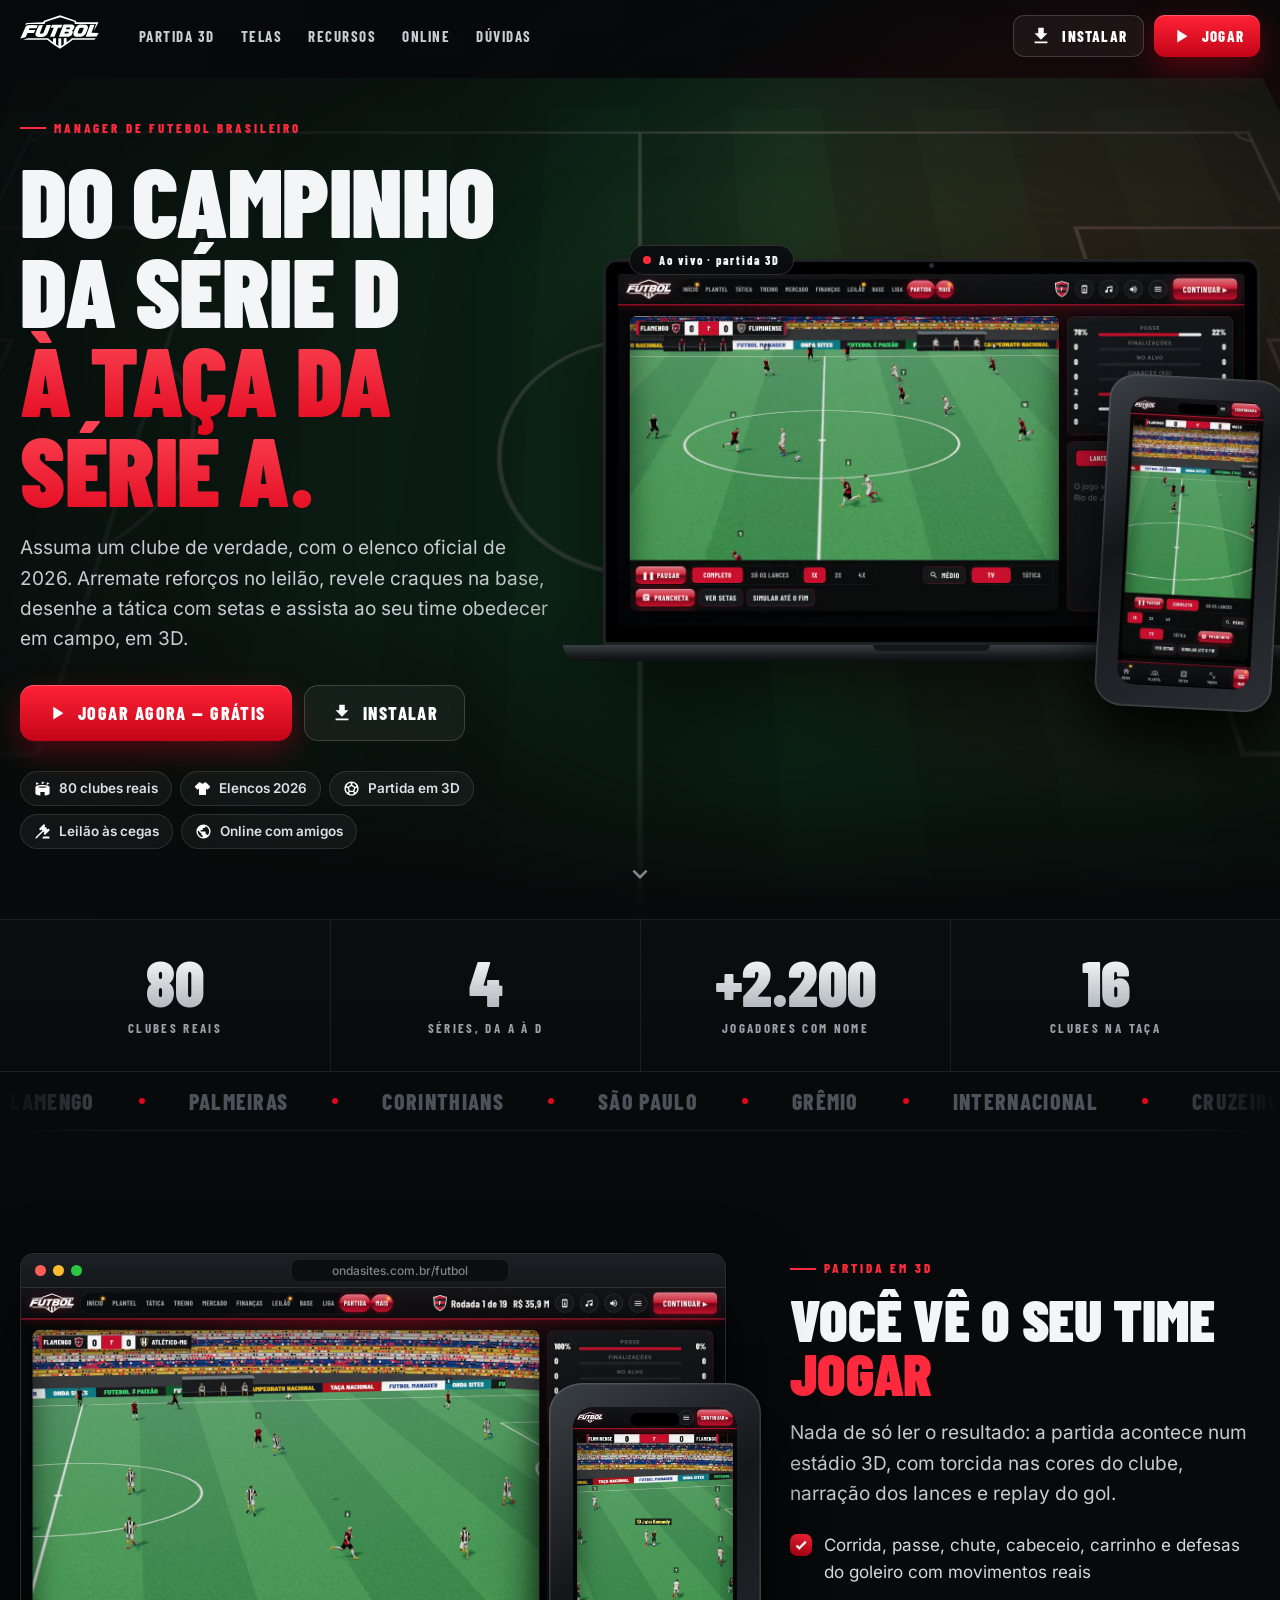
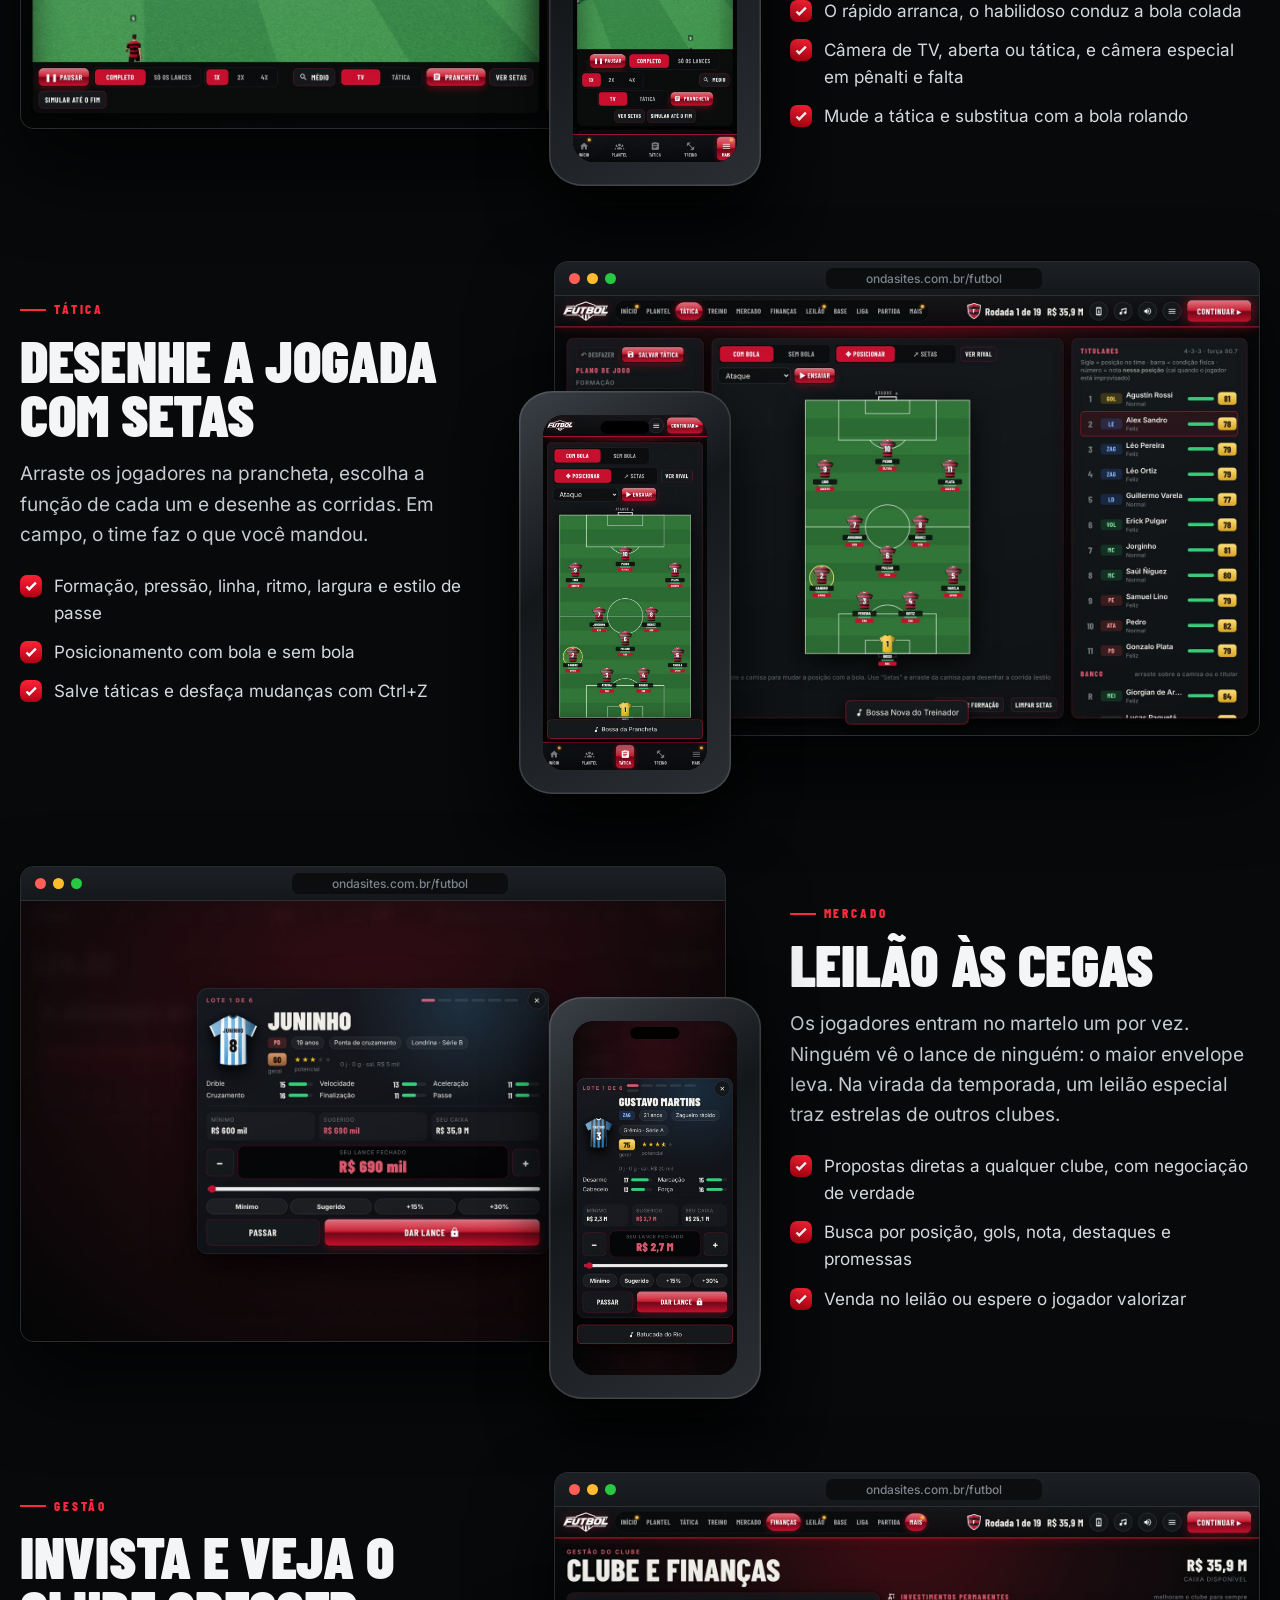
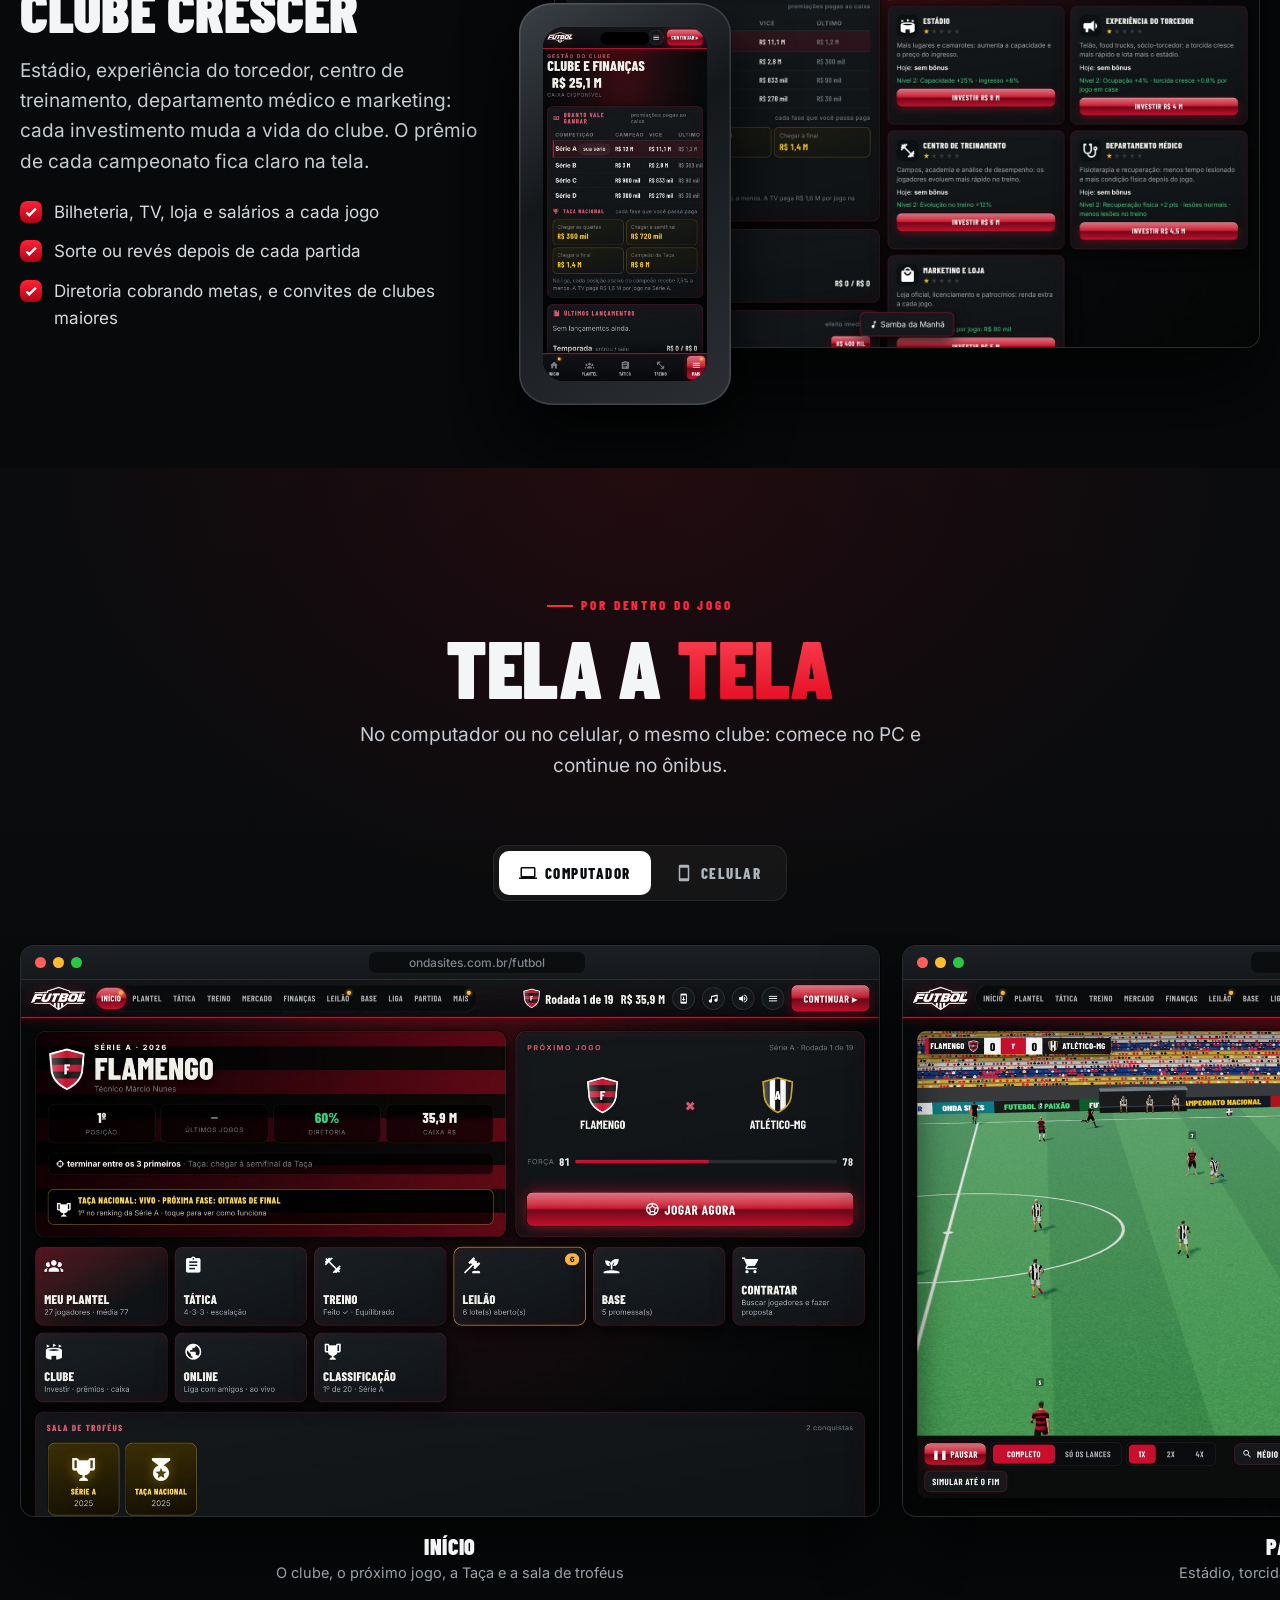
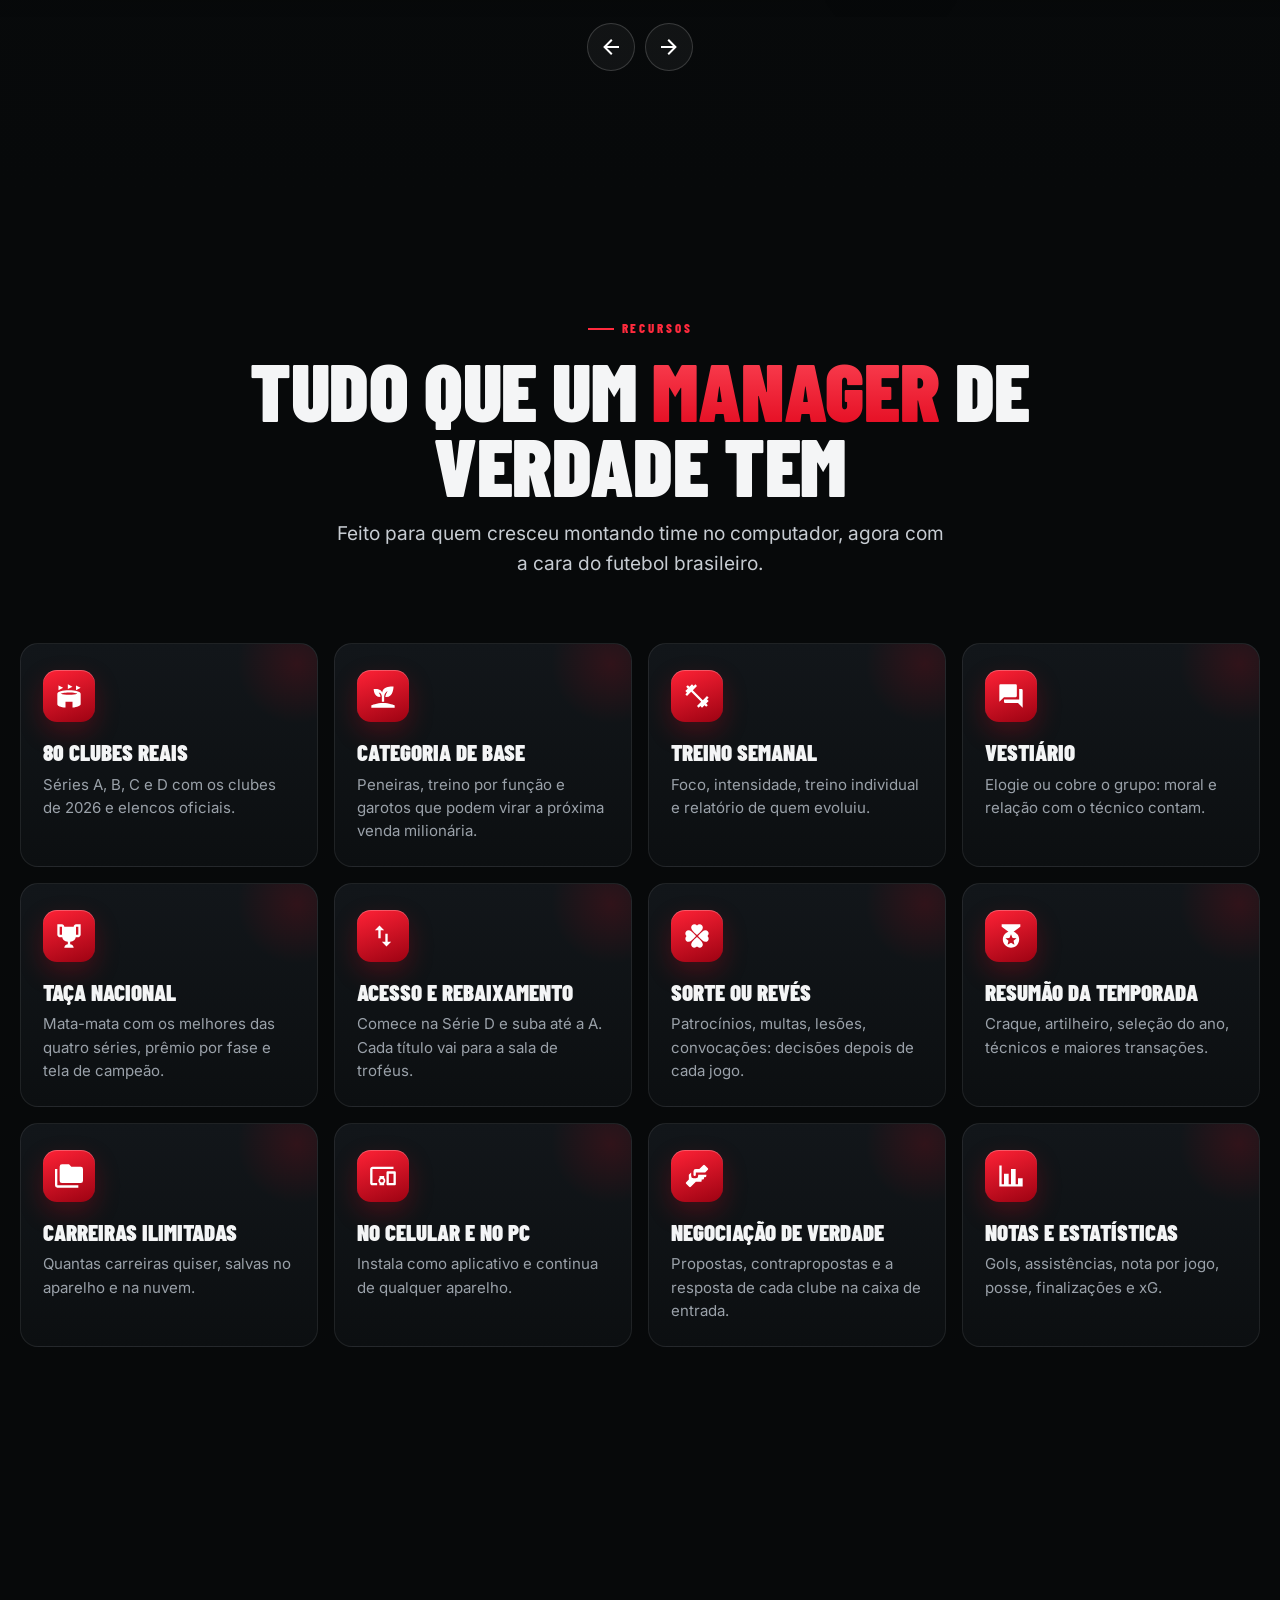
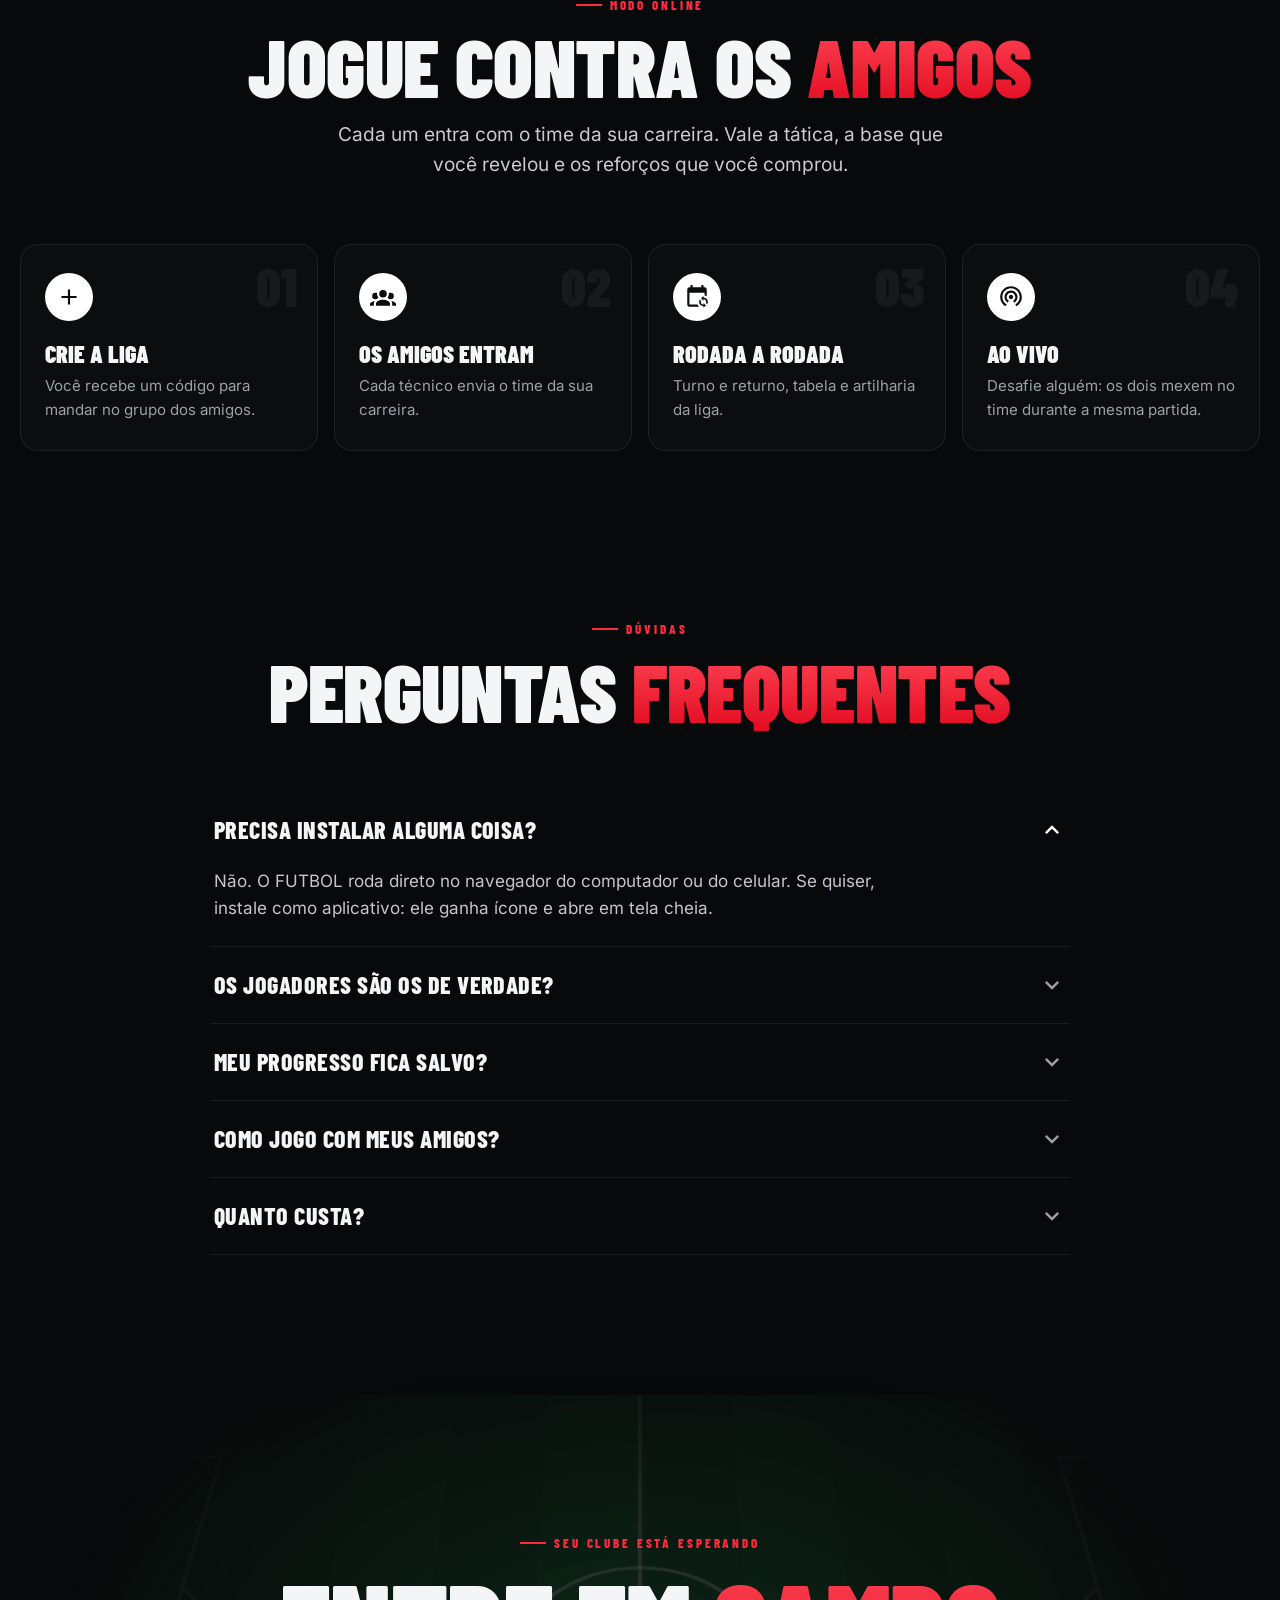
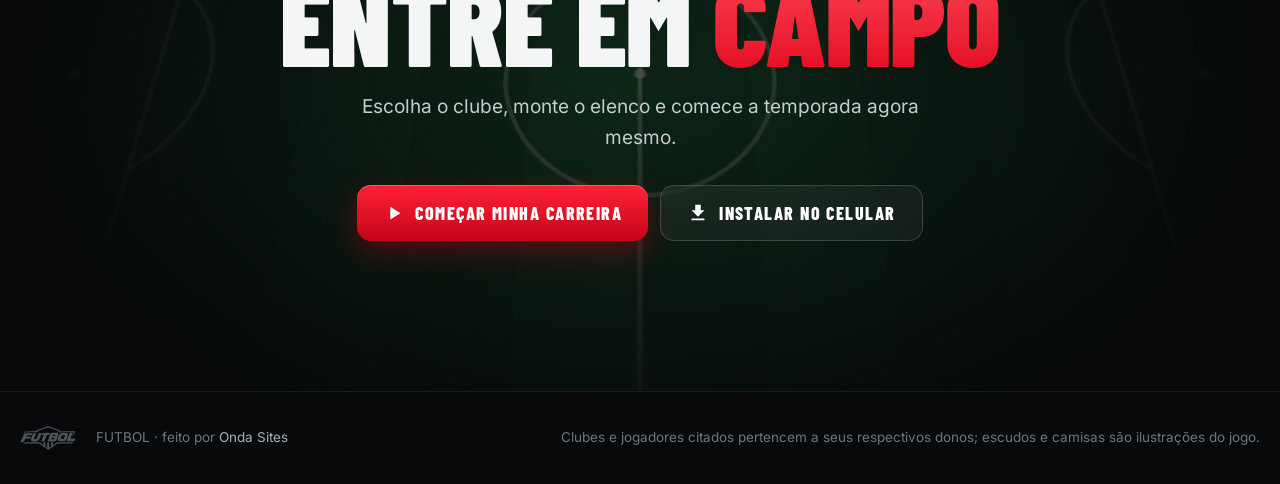
==== commit 5a0492a1: "Jogar abre Minhas carreiras (saves grandes, entrar na conta) ou nova carreira; Conheça e tela inicia" ====
--- a/conheca/index.html
+++ b/conheca/index.html
@@ -49,8 +49,8 @@
 /* hero */
 .hero{position:relative;min-height:100svh;display:flex;align-items:center;padding:110px 0 70px;overflow:hidden;isolation:isolate}
 .hero-bg{position:absolute;inset:0;z-index:-2}
-.hero-bg video,.hero-bg img{width:100%;height:100%;object-fit:cover;filter:saturate(1.1) contrast(1.05)}
-.hero::before{content:'';position:absolute;inset:0;z-index:-1;background:linear-gradient(90deg,#07090af7 0%,#07090ae0 36%,#07090a80 62%,#07090ad0 100%),linear-gradient(180deg,#07090a99,transparent 30%,transparent 65%,var(--bg) 100%)}
+.hero-bg img{width:100%;height:100%;object-fit:cover;opacity:.95;transform:perspective(900px) rotateX(28deg) scale(1.35);transform-origin:50% 60%}
+.hero::before{content:'';position:absolute;inset:0;z-index:-1;background:linear-gradient(90deg,#07090aee 0%,#07090ac4 36%,#07090a66 62%,#07090ab0 100%),linear-gradient(180deg,#07090a99,transparent 30%,transparent 65%,var(--bg) 100%)}
 .hero::after{content:'';position:absolute;inset:0;z-index:-1;background:radial-gradient(60% 70% at 85% 40%,#e1061c2e,transparent 70%);pointer-events:none}
 .hero .wrap{display:grid;grid-template-columns:minmax(0,.95fr) minmax(0,1.15fr);gap:40px;align-items:center}
 .hero h1{font-size:clamp(54px,7.6vw,112px);margin:18px 0 20px}
@@ -171,7 +171,7 @@
 
 /* final */
 .final{position:relative;padding:150px 0;text-align:center;overflow:hidden;isolation:isolate}
-.final .bgimg{position:absolute;inset:0;z-index:-2;width:100%;height:100%;object-fit:cover;opacity:.55;transform:scale(1.05)}
+.final .bgimg{position:absolute;inset:0;z-index:-2;width:100%;height:100%;object-fit:cover;opacity:.8;transform:perspective(900px) rotateX(28deg) scale(1.35);transform-origin:50% 60%}
 .final::before{content:'';position:absolute;inset:0;z-index:-1;background:radial-gradient(60% 80% at 50% 50%,#07090a99,#07090a 80%)}
 .final h2{font-size:clamp(56px,9vw,130px);margin:16px 0 18px}
 .final .cta{justify-content:center}
@@ -205,7 +205,7 @@
  .nav .links{display:none}
  .hero{min-height:auto;padding:100px 0 60px}
  .hero .wrap{grid-template-columns:1fr;gap:46px}
- .hero::before{background:linear-gradient(180deg,#07090aee,#07090ab8 40%,#07090acc 70%,var(--bg))}
+ .hero::before{background:linear-gradient(180deg,#07090ad9,#07090a99 40%,#07090ab8 70%,var(--bg))}
  .devices{width:min(640px,100%);margin:0 auto;padding-bottom:10%}
  .devices .phone{width:29%;right:-1%}
  .feat,.feat.rev{grid-template-columns:1fr;gap:40px;margin-bottom:100px}
@@ -238,6 +238,7 @@
  .final{padding:110px 0}
 }
 @media (prefers-reduced-motion:reduce){*{animation:none!important;transition:none!important}.rv{opacity:1;transform:none}}
+a,button,summary,[data-tab]{touch-action:manipulation;-webkit-tap-highlight-color:transparent}@media (hover:none){.btn:hover,.btn.pri:hover,.card:hover{transform:none}}
 </style>
 </head>
 <body>
@@ -245,17 +246,17 @@
  <a href="#topo" aria-label="FUTBOL"><svg xmlns="http://www.w3.org/2000/svg" viewBox="0 0 1092 471" class="lg" aria-label="FUTBOL"><path fill="currentColor" fill-rule="evenodd" d="M555 4L772 78 783 101 1087 101 1023 225 1052 129 1051 124 759 124 756 97 753 95 558 30 446 66 350 96 344 119 338 124 117 124 91 132 74 147 87 112 319 100 332 78ZM609 133L719 133 740 140 748 146 754 158 754 170 744 195 735 205 719 214 728 222 733 235 719 275 706 288 685 299 671 302 539 302 600 140ZM830 133L912 135 932 146 942 167 940 184 927 221 905 268 876 292 850 300 771 300 752 291 739 267 739 254 745 233 775 165 802 142ZM564 134L588 134 573 169 566 175 528 176 479 297 473 302 418 302 418 296 467 179 466 176 426 175 443 140 450 136ZM998 134L1028 134 1032 138 989 247 1088 248 1066 294 1057 299 914 300 912 297 973 136ZM375 137L429 138 377 265 350 291 326 301 309 304 253 304 230 297 217 283 213 262 231 212 262 141 319 139 276 248 278 254 286 259 317 256 328 243 365 148 369 140ZM166 140L246 141 235 171 227 182 133 183 128 190 123 207 212 207 198 243 190 249 104 249 78 307 5 324 79 161 89 151 105 143ZM649 173L691 174 695 178 693 187 682 196 638 197 644 177ZM841 175L872 175 881 181 881 189 859 244 850 253 839 257 806 256 799 244 822 186 829 179ZM624 232L671 232 676 238 671 251 660 258 614 258ZM632 320L646 321 646 379 684 353 719 321 1049 321 1033 342 1025 344 731 344 666 393 554 467 462 407 377 344 42 344 109 321 388 321 457 376 459 321 498 321 499 404 531 428 532 322 571 321 573 430 606 406 606 321Z"/></svg></a>
  <div class="links"><a href="#partida">Partida 3D</a><a href="#telas">Telas</a><a href="#recursos">Recursos</a><a href="#online">Online</a><a href="#duvidas">Dúvidas</a></div>
  <div class="sp"></div>
- <div class="act"><button class="btn gh sm" data-inst><svg class="ic" viewBox="0 0 24 24" aria-hidden="true"><path d="M5,20H19V18H5M19,9H15V3H9V9H5L12,16L19,9Z"/></svg>Instalar</button><a class="btn pri sm" href="../"><svg class="ic" viewBox="0 0 24 24" aria-hidden="true"><path d="M8,5.14V19.14L19,12.14L8,5.14Z"/></svg>Jogar</a></div>
+ <div class="act"><button class="btn gh sm" data-inst><svg class="ic" viewBox="0 0 24 24" aria-hidden="true"><path d="M5,20H19V18H5M19,9H15V3H9V9H5L12,16L19,9Z"/></svg>Instalar</button><a class="btn pri sm" href="../?jogar"><svg class="ic" viewBox="0 0 24 24" aria-hidden="true"><path d="M8,5.14V19.14L19,12.14L8,5.14Z"/></svg>Jogar</a></div>
 </div></nav>
 
 <header class="hero" id="topo">
- <div class="hero-bg"><video autoplay muted loop playsinline preload="metadata" poster="img/v-bg.jpg"><source src="img/v-bg.mp4" type="video/mp4"></video></div>
+ <div class="hero-bg"><img src="img/campo.svg" alt="" fetchpriority="high"></div>
  <div class="wrap">
   <div>
    <span class="eyebrow rv">Manager de futebol brasileiro</span>
    <h1 class="rv d1"><span>Do campinho</span><span>da Série D</span><span><em>à taça da</em></span><span><em>Série A.</em></span></h1>
    <p class="lead rv d2">Assuma um clube de verdade, com o elenco oficial de 2026. Arremate reforços no leilão, revele craques na base, desenhe a tática com setas e assista ao seu time obedecer em campo, em 3D.</p>
-   <div class="cta rv d3"><a class="btn pri" href="../"><svg class="ic" viewBox="0 0 24 24" aria-hidden="true"><path d="M8,5.14V19.14L19,12.14L8,5.14Z"/></svg>Jogar agora — grátis</a><button class="btn gh" data-inst><svg class="ic" viewBox="0 0 24 24" aria-hidden="true"><path d="M5,20H19V18H5M19,9H15V3H9V9H5L12,16L19,9Z"/></svg>Instalar</button></div>
+   <div class="cta rv d3"><a class="btn pri" href="../?jogar"><svg class="ic" viewBox="0 0 24 24" aria-hidden="true"><path d="M8,5.14V19.14L19,12.14L8,5.14Z"/></svg>Jogar agora — grátis</a><button class="btn gh" data-inst><svg class="ic" viewBox="0 0 24 24" aria-hidden="true"><path d="M5,20H19V18H5M19,9H15V3H9V9H5L12,16L19,9Z"/></svg>Instalar</button></div>
    <div class="chips rv d3"><span class="chip"><svg class="ic" viewBox="0 0 24 24" aria-hidden="true"><path d="M7 5L3 7V3L7 5M18 3V7L22 5L18 3M11 2V6L15 4L11 2M5 10C6.4 10.5 8.8 11 12 11S17.6 10.5 19 10C19 9.8 16.2 9 12 9S5 9.9 5 10M15 17H9V21.9C4.9 21.5 2 20.4 2 19V10C2 8.3 6.5 7 12 7S22 8.3 22 10V19C22 20.3 19.1 21.5 15 21.9V17Z"/></svg>80 clubes reais</span><span class="chip"><svg class="ic" viewBox="0 0 24 24" aria-hidden="true"><path d="M16,21H8A1,1 0 0,1 7,20V12.07L5.7,13.07C5.31,13.46 4.68,13.46 4.29,13.07L1.46,10.29C1.07,9.9 1.07,9.27 1.46,8.88L7.34,3H9C9,4.1 10.34,5 12,5C13.66,5 15,4.1 15,3H16.66L22.54,8.88C22.93,9.27 22.93,9.9 22.54,10.29L19.71,13.12C19.32,13.5 18.69,13.5 18.3,13.12L17,12.12V20A1,1 0 0,1 16,21"/></svg>Elencos 2026</span><span class="chip"><svg class="ic" viewBox="0 0 24 24" aria-hidden="true"><path d="M16.93 17.12L16.13 15.76L17.59 11.39L19 10.92L20 11.67C20 11.7 20 11.75 20 11.81C20 11.88 20.03 11.94 20.03 12C20.03 13.97 19.37 15.71 18.06 17.21L16.93 17.12M9.75 15L8.38 10.97L12 8.43L15.62 10.97L14.25 15H9.75M12 20.03C11.12 20.03 10.29 19.89 9.5 19.61L8.81 18.1L9.47 17H14.58L15.19 18.1L14.5 19.61C13.71 19.89 12.88 20.03 12 20.03M5.94 17.21C5.41 16.59 4.95 15.76 4.56 14.75C4.17 13.73 3.97 12.81 3.97 12C3.97 11.94 4 11.88 4 11.81C4 11.75 4 11.7 4 11.67L5 10.92L6.41 11.39L7.87 15.76L7.07 17.12L5.94 17.21M11 5.29V6.69L7 9.46L5.66 9.04L5.24 7.68C5.68 7 6.33 6.32 7.19 5.66S8.87 4.57 9.65 4.35L11 5.29M14.35 4.35C15.13 4.57 15.95 5 16.81 5.66C17.67 6.32 18.32 7 18.76 7.68L18.34 9.04L17 9.47L13 6.7V5.29L14.35 4.35M4.93 4.93C3 6.89 2 9.25 2 12S3 17.11 4.93 19.07 9.25 22 12 22 17.11 21 19.07 19.07 22 14.75 22 12 21 6.89 19.07 4.93 14.75 2 12 2 6.89 3 4.93 4.93Z"/></svg>Partida em 3D</span><span class="chip"><svg class="ic" viewBox="0 0 24 24" aria-hidden="true"><path d="M2.3,20.28L11.9,10.68L10.5,9.26L9.78,9.97C9.39,10.36 8.76,10.36 8.37,9.97L7.66,9.26C7.27,8.87 7.27,8.24 7.66,7.85L13.32,2.19C13.71,1.8 14.34,1.8 14.73,2.19L15.44,2.9C15.83,3.29 15.83,3.92 15.44,4.31L14.73,5L16.15,6.43C16.54,6.04 17.17,6.04 17.56,6.43C17.95,6.82 17.95,7.46 17.56,7.85L18.97,9.26L19.68,8.55C20.07,8.16 20.71,8.16 21.1,8.55L21.8,9.26C22.19,9.65 22.19,10.29 21.8,10.68L16.15,16.33C15.76,16.72 15.12,16.72 14.73,16.33L14.03,15.63C13.63,15.24 13.63,14.6 14.03,14.21L14.73,13.5L13.32,12.09L3.71,21.7C3.32,22.09 2.69,22.09 2.3,21.7C1.91,21.31 1.91,20.67 2.3,20.28M20,19A2,2 0 0,1 22,21V22H12V21A2,2 0 0,1 14,19H20Z"/></svg>Leilão às cegas</span><span class="chip"><svg class="ic" viewBox="0 0 24 24" aria-hidden="true"><path d="M17.9,17.39C17.64,16.59 16.89,16 16,16H15V13A1,1 0 0,0 14,12H8V10H10A1,1 0 0,0 11,9V7H13A2,2 0 0,0 15,5V4.59C17.93,5.77 20,8.64 20,12C20,14.08 19.2,15.97 17.9,17.39M11,19.93C7.05,19.44 4,16.08 4,12C4,11.38 4.08,10.78 4.21,10.21L9,15V16A2,2 0 0,0 11,18M12,2A10,10 0 0,0 2,12A10,10 0 0,0 12,22A10,10 0 0,0 22,12A10,10 0 0,0 12,2Z"/></svg>Online com amigos</span></div>
   </div>
   <div class="devices rv d2">
@@ -340,9 +341,9 @@
  </div>
 </div></section>
 
-<section class="final"><video class="bgimg" autoplay muted loop playsinline preload="none" poster="img/v-bg.jpg"><source src="img/v-bg.mp4" type="video/mp4"></video>
+<section class="final"><img class="bgimg" src="img/campo.svg" alt="" loading="lazy">
  <div class="wrap rv"><span class="eyebrow">Seu clube está esperando</span><h2>Entre em <em>campo</em></h2><p class="lead" style="margin:0 auto 32px">Escolha o clube, monte o elenco e comece a temporada agora mesmo.</p>
-  <div class="cta"><a class="btn pri" href="../"><svg class="ic" viewBox="0 0 24 24" aria-hidden="true"><path d="M8,5.14V19.14L19,12.14L8,5.14Z"/></svg>Começar minha carreira</a><button class="btn gh" data-inst><svg class="ic" viewBox="0 0 24 24" aria-hidden="true"><path d="M5,20H19V18H5M19,9H15V3H9V9H5L12,16L19,9Z"/></svg>Instalar no celular</button></div></div>
+  <div class="cta"><a class="btn pri" href="../?jogar"><svg class="ic" viewBox="0 0 24 24" aria-hidden="true"><path d="M8,5.14V19.14L19,12.14L8,5.14Z"/></svg>Começar minha carreira</a><button class="btn gh" data-inst><svg class="ic" viewBox="0 0 24 24" aria-hidden="true"><path d="M5,20H19V18H5M19,9H15V3H9V9H5L12,16L19,9Z"/></svg>Instalar no celular</button></div></div>
 </section>
 
 <footer><div class="wrap"><svg xmlns="http://www.w3.org/2000/svg" viewBox="0 0 1092 471" class="lg" aria-label="FUTBOL"><path fill="currentColor" fill-rule="evenodd" d="M555 4L772 78 783 101 1087 101 1023 225 1052 129 1051 124 759 124 756 97 753 95 558 30 446 66 350 96 344 119 338 124 117 124 91 132 74 147 87 112 319 100 332 78ZM609 133L719 133 740 140 748 146 754 158 754 170 744 195 735 205 719 214 728 222 733 235 719 275 706 288 685 299 671 302 539 302 600 140ZM830 133L912 135 932 146 942 167 940 184 927 221 905 268 876 292 850 300 771 300 752 291 739 267 739 254 745 233 775 165 802 142ZM564 134L588 134 573 169 566 175 528 176 479 297 473 302 418 302 418 296 467 179 466 176 426 175 443 140 450 136ZM998 134L1028 134 1032 138 989 247 1088 248 1066 294 1057 299 914 300 912 297 973 136ZM375 137L429 138 377 265 350 291 326 301 309 304 253 304 230 297 217 283 213 262 231 212 262 141 319 139 276 248 278 254 286 259 317 256 328 243 365 148 369 140ZM166 140L246 141 235 171 227 182 133 183 128 190 123 207 212 207 198 243 190 249 104 249 78 307 5 324 79 161 89 151 105 143ZM649 173L691 174 695 178 693 187 682 196 638 197 644 177ZM841 175L872 175 881 181 881 189 859 244 850 253 839 257 806 256 799 244 822 186 829 179ZM624 232L671 232 676 238 671 251 660 258 614 258ZM632 320L646 321 646 379 684 353 719 321 1049 321 1033 342 1025 344 731 344 666 393 554 467 462 407 377 344 42 344 109 321 388 321 457 376 459 321 498 321 499 404 531 428 532 322 571 321 573 430 606 406 606 321Z"/></svg><span>FUTBOL · feito por <a href="https://ondasites.com.br">Onda Sites</a></span><span style="flex:1"></span><span>Clubes e jogadores citados pertencem a seus respectivos donos; escudos e camisas são ilustrações do jogo.</span></div></footer>
@@ -378,5 +379,7 @@
 document.querySelectorAll('[data-inst]').forEach(b=>b.onclick=()=>mdl.classList.add('on'));
 mdl.onclick=e=>{if(e.target===mdl||e.target.closest('[data-close]'))mdl.classList.remove('on')};addEventListener('keydown',e=>{if(e.key==='Escape')mdl.classList.remove('on')});
 </script>
+<script>/* quem já tem carreira salva: o botão principal vira "Continuar carreira" */
+(function(){try{var has=!!localStorage.getItem('camisa11-save-v4');if(!has)return;document.querySelectorAll('a.btn.pri[href="../?jogar"]').forEach(function(a){var ic=a.querySelector('svg');var t=a.classList.contains('sm')?'Continuar':'Continuar carreira';a.textContent='';if(ic)a.appendChild(ic);a.appendChild(document.createTextNode(t))})}catch(e){}})();</script>
 </body>
 </html>
